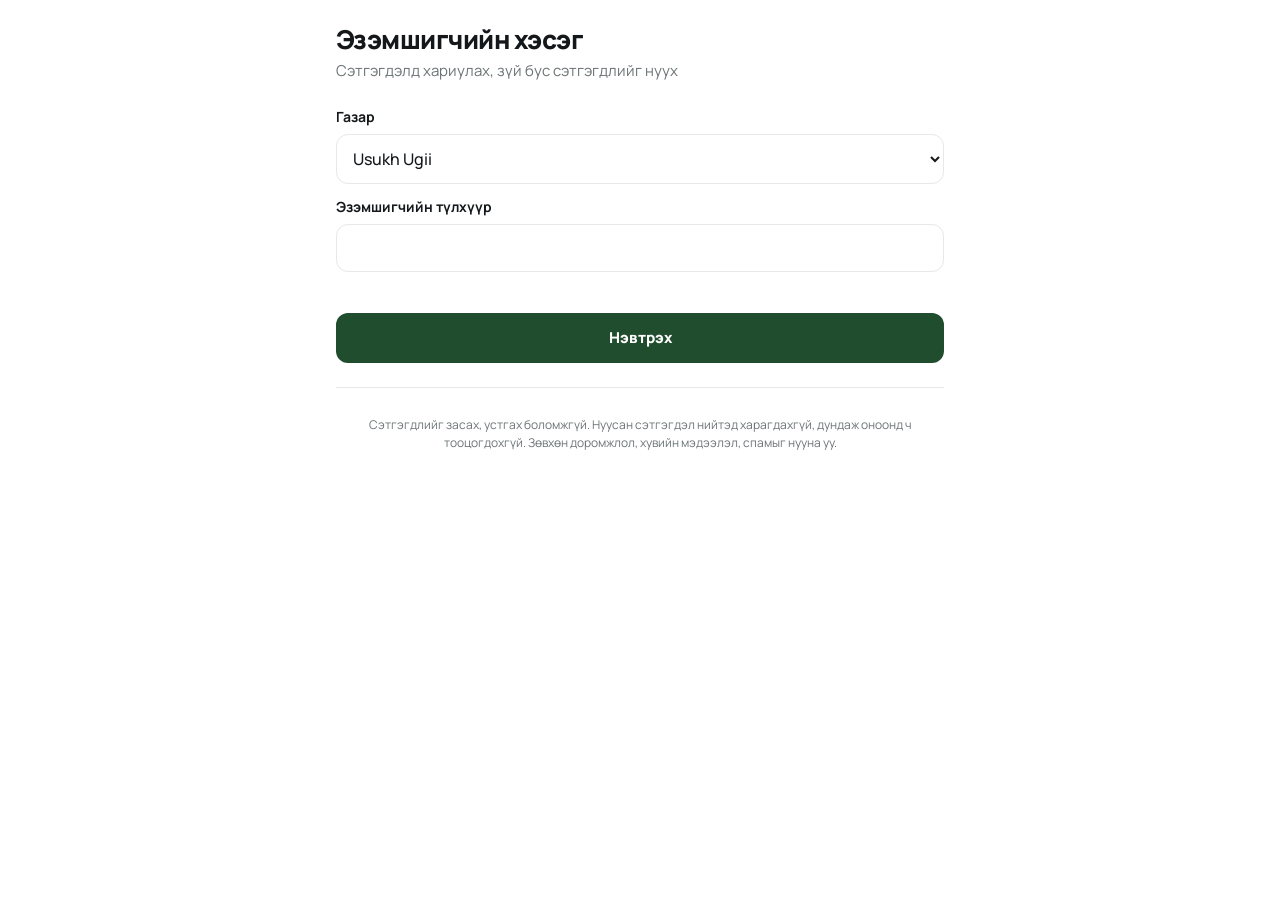
==== admin/index.html @ f844849f "Үнэлэмж: Usukh Ugii review page, owner page, Supabase schema and keep-alive Co-Authored-By: Claude O" ====
<!doctype html>
<html lang="mn">
<head>
<meta charset="utf-8">
<meta name="viewport" content="width=device-width,initial-scale=1,viewport-fit=cover">
<meta name="robots" content="noindex">
<title>Эзэмшигчийн хэсэг · Үнэлэмж</title>
<link rel="preconnect" href="https://fonts.googleapis.com">
<link href="https://fonts.googleapis.com/css2?family=Manrope:wght@500;600;700;800&display=swap" rel="stylesheet">
<link rel="stylesheet" href="../assets/ue.css">
</head>
<body>
<main class="wrap" style="padding-top:24px">
  <h1 style="font-size:26px;font-weight:800">Эзэмшигчийн хэсэг</h1>
  <p class="mute" style="margin-top:4px">Сэтгэгдэлд хариулах, зүй бус сэтгэгдлийг нуух</p>

  <form id="login" class="blk" style="display:grid;gap:12px">
    <label class="f">Газар<select class="inp" id="place"></select></label>
    <label class="f">Эзэмшигчийн түлхүүр<input class="inp" id="key" type="password" autocomplete="current-password" required></label>
    <p class="err" id="lerr" role="alert"></p>
    <button class="btn" type="submit">Нэвтрэх</button>
  </form>

  <section id="panel" hidden>
    <div class="blk" style="display:flex;justify-content:space-between;align-items:center;gap:12px">
      <span id="stat" class="mute" style="font-weight:600"></span>
      <button class="btn ghost" id="out" style="width:auto;min-height:40px;padding:8px 14px">Гарах</button>
    </div>
    <div id="list" style="display:grid;gap:12px;margin-top:16px"></div>
  </section>
  <p class="note">Сэтгэгдлийг засах, устгах боломжгүй. Нуусан сэтгэгдэл нийтэд харагдахгүй, дундаж оноонд ч тооцогдохгүй. Зөвхөн доромжлол, хувийн мэдээлэл, спамыг нууна уу.</p>
</main>
<div class="toast" id="toast" role="status"></div>
<script src="../assets/config.js"></script>
<script src="../assets/api.js"></script>
<script>
(() => {
  const $ = id => document.getElementById(id), { esc, date } = UE;
  let slug = "", key = "", rows = [];
  let tT; const toast = m => { const t = $("toast"); t.textContent = m; t.classList.add("on"); clearTimeout(tT); tT = setTimeout(() => t.classList.remove("on"), 2200); };
  $("place").innerHTML = Object.entries(window.UE_PLACES || {}).map(([s, p]) => `<option value="${esc(s)}">${esc(p.name)}</option>`).join("");

  function render() {
    const vis = rows.filter(r => !r.hidden).length, unreplied = rows.filter(r => !r.reply && !r.hidden).length;
    $("stat").textContent = `${rows.length} сэтгэгдэл · ${unreplied} хариулаагүй` + (rows.length - vis ? ` · ${rows.length - vis} нуусан` : "");
    $("list").innerHTML = rows.length ? rows.map(r => `<div class="card${r.hidden ? " hid" : ""}" data-id="${r.id}">
      <div class="rh"><span class="w">${esc(r.author || "Зочин")}<small>${date(r.created_at)}${r.hidden ? " · нуусан" : ""}</small></span><span class="st">${"★".repeat(r.rating)}${"☆".repeat(5 - r.rating)}</span></div>
      ${r.body ? `<p style="white-space:pre-line;overflow-wrap:anywhere">${esc(r.body)}</p>` : ""}
      ${r.tags && r.tags.length ? `<div class="tags">${r.tags.map(t => `<span class="tg">${esc(t)}</span>`).join("")}</div>` : ""}
      <label class="f">Таны хариу<textarea class="inp" maxlength="1000" style="min-height:80px" placeholder="Зочинд баярлалаа гэх, асуудлыг хэрхэн засахаа хэлэх…">${esc(r.reply || "")}</textarea></label>
      <div class="row2"><button class="btn" data-act="reply">Хариу хадгалах</button><button class="btn ghost" data-act="hide">${r.hidden ? "Буцааж харуулах" : "Нуух"}</button></div>
    </div>`).join("") : `<p class="empty">Одоогоор сэтгэгдэл алга.</p>`;
  }
  async function load() { rows = await UE.rpc("ue_owner_reviews", { p_place: slug, p_key: key }); render(); }

  $("login").onsubmit = async e => {
    e.preventDefault(); $("lerr").textContent = "";
    if (!UE.ready) return $("lerr").textContent = "Сервер хараахан холбогдоогүй байна.";
    slug = $("place").value; key = $("key").value;
    try { await load(); $("login").hidden = true; $("panel").hidden = false; }
    catch (err) { $("lerr").textContent = err.code === "owner" ? "Түлхүүр буруу байна." : "Холбогдож чадсангүй. Дахин оролдоно уу."; }
  };
  $("out").onclick = () => { key = ""; rows = []; $("key").value = ""; $("panel").hidden = true; $("login").hidden = false; };
  $("list").addEventListener("click", async e => {
    const b = e.target.closest("[data-act]"); if (!b) return;
    const card = b.closest("[data-id]"), id = +card.dataset.id, r = rows.find(x => x.id === id);
    b.disabled = true;
    try {
      if (b.dataset.act === "reply") { await UE.rpc("ue_owner_reply", { p_place: slug, p_key: key, p_id: id, p_reply: card.querySelector("textarea").value }); toast("Хариу хадгалагдлаа"); }
      else { await UE.rpc("ue_owner_hide", { p_place: slug, p_key: key, p_id: id, p_hidden: !r.hidden }); toast(r.hidden ? "Буцааж харуулсан" : "Нуусан"); }
      await load();
    } catch (err) { toast("Хадгалж чадсангүй"); b.disabled = false; }
  });
})();
</script>
</body>
</html>
---- assets/ue.css ----
/* Үнэлэмж · shared styles. White ground, GRIT green brand, amber stars. */
:root{
  --bg:#ffffff; --soft:#f3f4f0; --ink:#14181a; --text:#30363a; --mute:#6c7476; --line:#e7e9e4;
  --brand:#1f4d2e; --brand-ink:#ffffff; --brand-s:#e4efe5;
  --star:#f0a10f; --up:#1f8a4c; --down:#c2570f; --err:#b3261e;
  --font:"Manrope",system-ui,-apple-system,"Segoe UI",sans-serif; --r:16px;
  color-scheme:light;
}
@media (prefers-color-scheme:dark){:root{
  --bg:#0f1311; --soft:#1a1f1c; --ink:#eef0ec; --text:#d0d5d0; --mute:#929a95; --line:#272e2a;
  --brand:#8cc79a; --brand-ink:#0f1311; --brand-s:#1d3123; --star:#ffb933; --up:#6fd39a; --down:#f19a5c; --err:#ff8a80; color-scheme:dark}}
*{box-sizing:border-box;min-width:0}
html,body{margin:0}
body{background:var(--bg);color:var(--ink);font:15px/1.55 var(--font);-webkit-font-smoothing:antialiased;overflow-x:clip}
button{font:inherit;color:inherit;background:none;border:0;padding:0;cursor:pointer}
:focus-visible{outline:2px solid var(--brand);outline-offset:2px;border-radius:8px}
h1,h2,h3{margin:0;line-height:1.2;letter-spacing:-.02em;text-wrap:balance}
p{margin:0}
[hidden]{display:none!important}
.wrap{max-width:640px;margin:0 auto;padding:0 16px 48px}
.mute{color:var(--mute)}
.st{color:var(--star)}
.num{font-variant-numeric:tabular-nums}

/* gallery */
.gal{display:flex;gap:6px;overflow-x:auto;scroll-snap-type:x mandatory;margin:0 -16px;padding:0 16px;scrollbar-width:none}
.gal img{flex:none;width:86%;aspect-ratio:4/3;object-fit:cover;border-radius:var(--r);scroll-snap-align:center;max-width:100%;background:var(--soft)}
.gal.one img{width:100%}
.nophoto{aspect-ratio:16/9;border-radius:var(--r);background:linear-gradient(160deg,#c6dcf2,#eef5fc 60%,#cfe1c8);display:grid;place-items:center;color:#1d3d63;font-weight:700;text-align:center;padding:16px}

.head{padding-top:18px}
.head h1{font-size:28px;font-weight:800}
.sub{margin-top:4px;color:var(--mute);font-weight:600}
.about{margin-top:12px;color:var(--text)}
.facts{display:flex;flex-wrap:wrap;gap:8px;margin-top:12px}
.fact{display:inline-flex;align-items:center;gap:6px;border:1px solid var(--line);border-radius:999px;padding:5px 12px;font-size:14px;font-weight:600}

.btn{display:flex;align-items:center;justify-content:center;gap:8px;width:100%;border-radius:12px;padding:13px 16px;min-height:50px;font:800 15px var(--font);background:var(--brand);color:var(--brand-ink)}
.btn.ghost{background:transparent;color:var(--ink);border:1px solid var(--line)}
.btn:disabled{opacity:.5;cursor:not-allowed}
.cta{margin-top:18px}

.blk{padding:24px 0;border-bottom:1px solid var(--line)}
.blk:last-child{border-bottom:0}
.blk h2{font-size:19px;font-weight:800;margin-bottom:14px}
.sum{display:grid;grid-template-columns:auto 1fr;gap:20px;align-items:center}
.big{text-align:center}
.big b{display:block;font-size:44px;font-weight:800;line-height:1}
.big small{color:var(--mute);font-weight:600}
.dist{display:grid;gap:5px}
.dr{display:grid;grid-template-columns:1.2em 1fr 2.4em;gap:8px;align-items:center;font-size:13px;font-weight:600;color:var(--mute)}
.bar{height:8px;background:var(--soft);border-radius:99px;overflow:hidden}
.bar i{display:block;height:100%;background:var(--star);border-radius:99px}
.crit{display:grid;gap:10px;margin-top:18px}
.cr{display:grid;grid-template-columns:7em 1fr 2.4em;gap:12px;align-items:center;font-size:14px;font-weight:600}
.cr em{font-style:normal;font-weight:800;text-align:right}
.tags{display:flex;flex-wrap:wrap;gap:8px}
.tg{display:inline-flex;gap:6px;align-items:center;border-radius:10px;padding:6px 10px;font-size:14px;font-weight:600;background:var(--brand-s);color:var(--brand)}
.tg.neg{background:color-mix(in srgb,var(--down) 14%,var(--bg));color:var(--down)}

.rev{padding:16px 0;border-bottom:1px solid var(--line);display:grid;gap:8px}
.rev:last-child{border-bottom:0}
.rh{display:flex;align-items:center;gap:10px}
.av{width:36px;height:36px;border-radius:50%;background:var(--soft);display:grid;place-items:center;font-weight:800;flex:none}
.rh .w{flex:1;font-weight:700;font-size:14px;line-height:1.3}
.rh .w small{display:block;color:var(--mute);font-weight:500;font-size:12px}
.rev p{color:var(--text);white-space:pre-line;overflow-wrap:anywhere}
.reply{padding:10px 12px;border-radius:12px;background:var(--soft);font-size:14px;white-space:pre-line}
.reply b{display:block;font-size:12px;color:var(--mute)}
.empty{text-align:center;color:var(--mute);padding:24px 8px}
.note{font-size:12px;color:var(--mute);text-align:center;margin-top:28px}
.note a{color:inherit}

/* review form (sheet) */
.sheet{position:fixed;inset:0;z-index:20;background:var(--bg);overflow-y:auto}
.sheet .in{max-width:640px;margin:0 auto;min-height:100%;display:flex;flex-direction:column;gap:16px;padding:12px 16px calc(20px + env(safe-area-inset-bottom,0px))}
.fhead{display:flex;align-items:center;gap:12px}
.x{font-size:28px;color:var(--mute);width:40px;height:40px;flex:none}
.prog{flex:1;height:8px;background:var(--soft);border-radius:99px;overflow:hidden}
.prog i{display:block;height:100%;background:var(--brand);border-radius:99px;transition:width .3s}
.q{flex:1;display:grid;align-content:start;gap:18px;padding-top:8px}
.q h2{font-size:26px;font-weight:800}
.bs{display:grid;grid-template-columns:repeat(5,minmax(0,1fr));gap:8px}
.bs button{aspect-ratio:1;border:1.5px solid var(--line);border-radius:14px;font-size:30px;color:var(--line)}
.bs button.on{color:var(--star);border-color:var(--star);background:color-mix(in srgb,var(--star) 12%,var(--bg))}
.mood{text-align:center;font-weight:800;font-size:18px;min-height:26px}
.mini{display:grid;gap:8px;padding:14px 0;border-bottom:1px solid var(--line)}
.mini b{font-weight:700}
.mini .s{display:grid;grid-template-columns:repeat(5,minmax(0,1fr));gap:6px}
.mini .s button{border:1.5px solid var(--line);border-radius:10px;min-height:42px;font-size:20px;color:var(--line)}
.mini .s button.on{color:var(--star);border-color:var(--star)}
.pick{display:flex;flex-wrap:wrap;gap:8px}
.pick button{border:1.5px solid var(--line);border-radius:999px;padding:8px 14px;font-weight:700;min-height:42px}
.pick button.on{background:var(--brand-s);border-color:var(--brand);color:var(--brand)}
.pick button.neg.on{background:color-mix(in srgb,var(--down) 14%,var(--bg));border-color:var(--down);color:var(--down)}
.pl{font-size:12px;font-weight:800;letter-spacing:.06em;text-transform:uppercase;color:var(--mute)}
label.f{display:grid;gap:6px;font-weight:700;font-size:14px}
.inp{font:500 16px var(--font);border:1.5px solid var(--line);background:var(--bg);color:var(--ink);border-radius:12px;padding:12px;width:100%}
.inp:focus{border-color:var(--brand);outline:none}
textarea.inp{min-height:140px;resize:vertical}
.hint{font-size:13px;color:var(--mute);font-weight:600}
.err{color:var(--err);font-weight:700;font-size:14px;min-height:1.2em}
.hp{position:absolute;left:-9999px;width:1px;height:1px;overflow:hidden}
.done{display:grid;gap:12px;justify-items:center;text-align:center;padding-top:48px}
.done .ok{width:88px;height:88px;border-radius:50%;background:var(--brand);color:var(--brand-ink);display:grid;place-items:center;font-size:40px;font-weight:800}
.toast{position:fixed;left:50%;bottom:calc(20px + env(safe-area-inset-bottom,0px));transform:translateX(-50%);background:var(--ink);color:var(--bg);padding:10px 16px;border-radius:12px;font-weight:700;font-size:14px;z-index:30;opacity:0;transition:opacity .2s;pointer-events:none}
.toast.on{opacity:1}

/* owner page */
.card{border:1px solid var(--line);border-radius:var(--r);padding:14px;display:grid;gap:8px}
.card.hid{opacity:.55}
.row2{display:flex;gap:8px;flex-wrap:wrap}
.row2 .btn{width:auto;min-height:40px;padding:8px 14px;font-size:14px}
@media (prefers-reduced-motion:reduce){*{transition:none!important}}
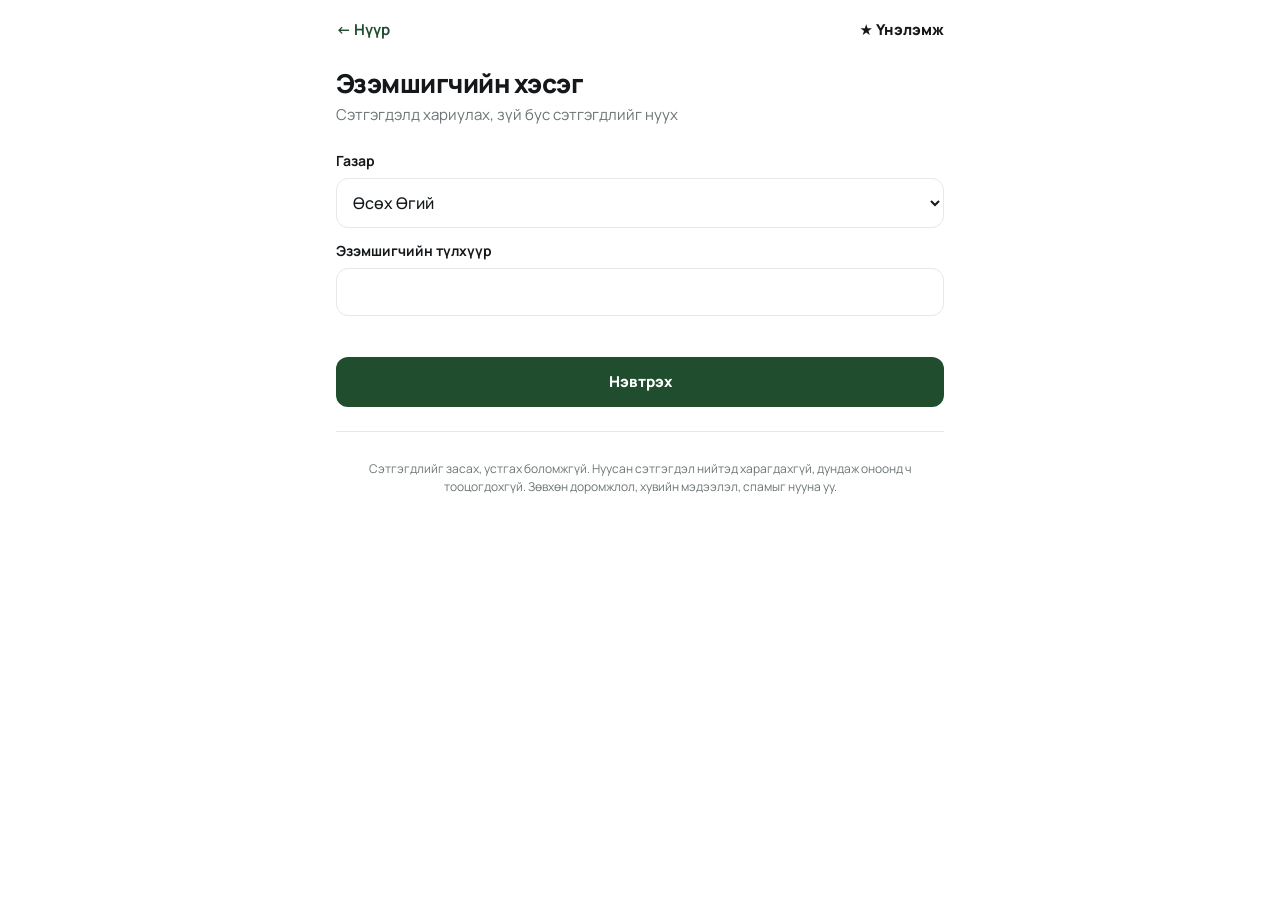
==== commit 0496239c: "Home link on every page, home page with place cards, refresh cached files Co-Authored-By: Claude Opu" ====
--- a/admin/index.html
+++ b/admin/index.html
@@ -7,10 +7,11 @@
 <title>Эзэмшигчийн хэсэг · Үнэлэмж</title>
 <link rel="preconnect" href="https://fonts.googleapis.com">
 <link href="https://fonts.googleapis.com/css2?family=Manrope:wght@500;600;700;800&display=swap" rel="stylesheet">
-<link rel="stylesheet" href="../assets/ue.css">
+<link rel="stylesheet" href="../assets/ue.css?v=4">
 </head>
 <body>
-<main class="wrap" style="padding-top:24px">
+<header class="topbar"><a class="home" href="../">← Нүүр</a><a class="brand" href="../">★ Үнэлэмж</a></header>
+<main class="wrap" style="padding-top:8px">
   <h1 style="font-size:26px;font-weight:800">Эзэмшигчийн хэсэг</h1>
   <p class="mute" style="margin-top:4px">Сэтгэгдэлд хариулах, зүй бус сэтгэгдлийг нуух</p>
 
@@ -31,8 +32,8 @@
   <p class="note">Сэтгэгдлийг засах, устгах боломжгүй. Нуусан сэтгэгдэл нийтэд харагдахгүй, дундаж оноонд ч тооцогдохгүй. Зөвхөн доромжлол, хувийн мэдээлэл, спамыг нууна уу.</p>
 </main>
 <div class="toast" id="toast" role="status"></div>
-<script src="../assets/config.js"></script>
-<script src="../assets/api.js"></script>
+<script src="../assets/config.js?v=4"></script>
+<script src="../assets/api.js?v=4"></script>
 <script>
 (() => {
   const $ = id => document.getElementById(id), { esc, date } = UE;
--- a/assets/ue.css
+++ b/assets/ue.css
@@ -112,3 +112,16 @@
 .row2{display:flex;gap:8px;flex-wrap:wrap}
 .row2 .btn{width:auto;min-height:40px;padding:8px 14px;font-size:14px}
 @media (prefers-reduced-motion:reduce){*{transition:none!important}}
+
+/* top bar */
+.topbar{position:sticky;top:0;z-index:10;display:flex;justify-content:space-between;align-items:center;gap:12px;max-width:640px;margin:0 auto;padding:10px 16px;padding-top:calc(10px + env(safe-area-inset-top,0px));background:color-mix(in srgb,var(--bg) 92%,transparent);backdrop-filter:blur(10px)}
+.topbar a{color:var(--ink);text-decoration:none;font-weight:700;font-size:15px;min-height:40px;display:inline-flex;align-items:center}
+.topbar .home{color:var(--brand)}
+.topbar .brand{font-weight:800}
+
+/* home cards */
+.pcard{display:grid;gap:10px;text-decoration:none;color:inherit}
+.pcard img,.pcard .nophoto{width:100%;aspect-ratio:4/3;object-fit:cover;border-radius:var(--r);max-width:100%}
+.pcard b{font-size:18px;font-weight:800}
+.pcard .ln{display:flex;flex-wrap:wrap;gap:0 6px;color:var(--mute);font-weight:600;font-size:14px}
+.pcard .ln .r{color:var(--ink);font-weight:800}
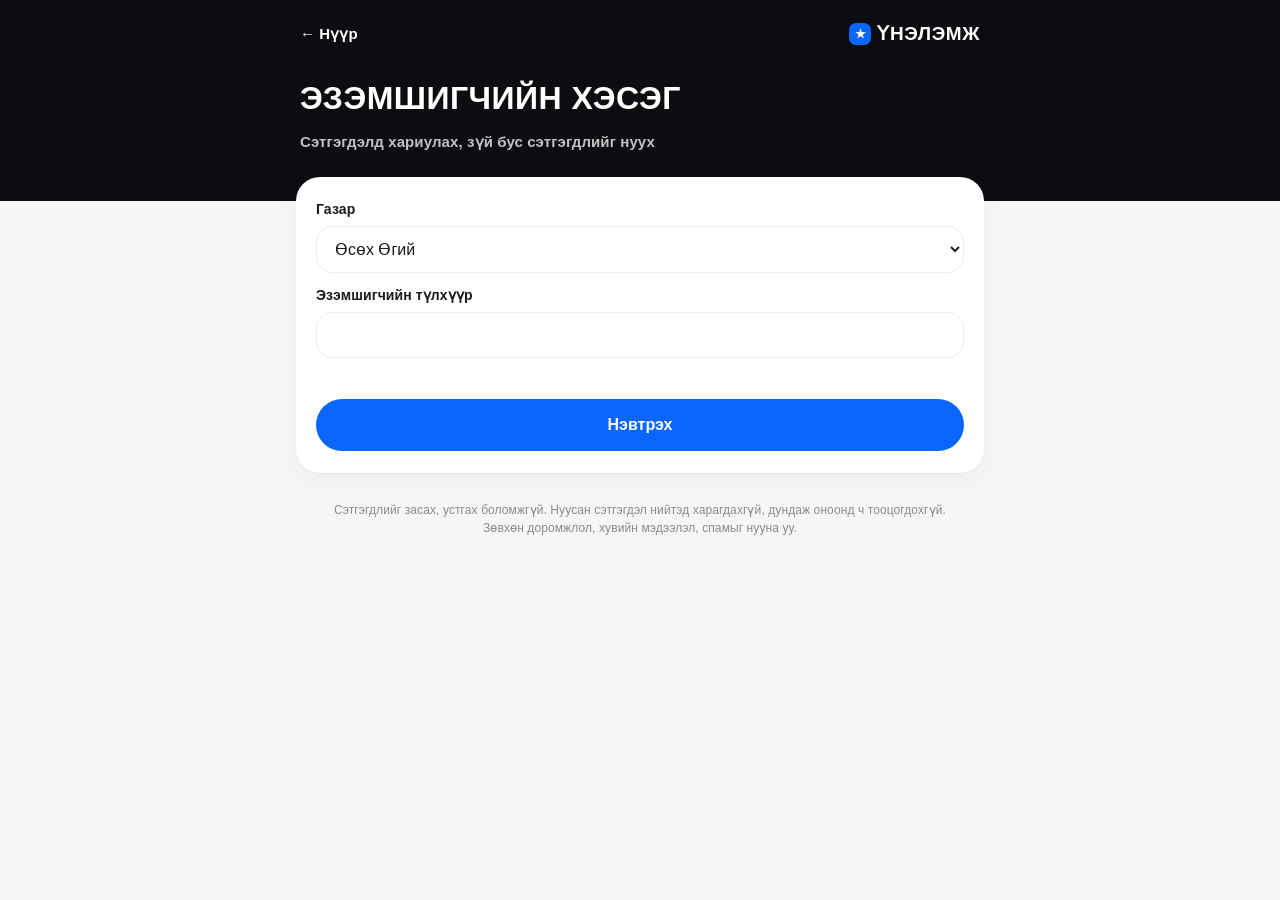
==== commit da18327f: "New look: blurred photo hero, heavy titles, white rounded cards, recent reviews on the home page Co-" ====
--- a/admin/index.html
+++ b/admin/index.html
@@ -5,17 +5,14 @@
 <meta name="viewport" content="width=device-width,initial-scale=1,viewport-fit=cover">
 <meta name="robots" content="noindex">
 <title>Эзэмшигчийн хэсэг · Үнэлэмж</title>
-<link rel="preconnect" href="https://fonts.googleapis.com">
-<link href="https://fonts.googleapis.com/css2?family=Manrope:wght@500;600;700;800&display=swap" rel="stylesheet">
-<link rel="stylesheet" href="../assets/ue.css?v=4">
+<link rel="stylesheet" href="../assets/ue.css?v=5">
 </head>
 <body>
-<header class="topbar"><a class="home" href="../">← Нүүр</a><a class="brand" href="../">★ Үнэлэмж</a></header>
-<main class="wrap" style="padding-top:8px">
-  <h1 style="font-size:26px;font-weight:800">Эзэмшигчийн хэсэг</h1>
-  <p class="mute" style="margin-top:4px">Сэтгэгдэлд хариулах, зүй бус сэтгэгдлийг нуух</p>
+<header class="hero" style="padding-bottom:48px"><nav class="topbar"><a href="../">← Нүүр</a><a class="logo" href="../"><i>★</i>Үнэлэмж</a></nav>
+<div class="hero-in" style="padding-top:12px"><h1 style="font-size:32px">Эзэмшигчийн хэсэг</h1><p class="sub">Сэтгэгдэлд хариулах, зүй бус сэтгэгдлийг нуух</p></div></header>
+<main class="page">
 
-  <form id="login" class="blk" style="display:grid;gap:12px">
+  <form id="login" class="card" style="display:grid;gap:12px">
     <label class="f">Газар<select class="inp" id="place"></select></label>
     <label class="f">Эзэмшигчийн түлхүүр<input class="inp" id="key" type="password" autocomplete="current-password" required></label>
     <p class="err" id="lerr" role="alert"></p>
@@ -23,7 +20,7 @@
   </form>
 
   <section id="panel" hidden>
-    <div class="blk" style="display:flex;justify-content:space-between;align-items:center;gap:12px">
+    <div class="card" style="display:flex;justify-content:space-between;align-items:center;gap:12px">
       <span id="stat" class="mute" style="font-weight:600"></span>
       <button class="btn ghost" id="out" style="width:auto;min-height:40px;padding:8px 14px">Гарах</button>
     </div>
@@ -32,8 +29,8 @@
   <p class="note">Сэтгэгдлийг засах, устгах боломжгүй. Нуусан сэтгэгдэл нийтэд харагдахгүй, дундаж оноонд ч тооцогдохгүй. Зөвхөн доромжлол, хувийн мэдээлэл, спамыг нууна уу.</p>
 </main>
 <div class="toast" id="toast" role="status"></div>
-<script src="../assets/config.js?v=4"></script>
-<script src="../assets/api.js?v=4"></script>
+<script src="../assets/config.js?v=5"></script>
+<script src="../assets/api.js?v=5"></script>
 <script>
 (() => {
   const $ = id => document.getElementById(id), { esc, date } = UE;
@@ -45,7 +42,7 @@
     const vis = rows.filter(r => !r.hidden).length, unreplied = rows.filter(r => !r.reply && !r.hidden).length;
     $("stat").textContent = `${rows.length} сэтгэгдэл · ${unreplied} хариулаагүй` + (rows.length - vis ? ` · ${rows.length - vis} нуусан` : "");
     $("list").innerHTML = rows.length ? rows.map(r => `<div class="card${r.hidden ? " hid" : ""}" data-id="${r.id}">
-      <div class="rh"><span class="w">${esc(r.author || "Зочин")}<small>${date(r.created_at)}${r.hidden ? " · нуусан" : ""}</small></span><span class="st">${"★".repeat(r.rating)}${"☆".repeat(5 - r.rating)}</span></div>
+      <div class="who" style="padding:0"><span style="flex:1"><b>${esc(r.author || "Зочин")}</b><small>${date(r.created_at)}${r.hidden ? " · нуусан" : ""}</small></span><span class="st">${"★".repeat(r.rating)}${"☆".repeat(5 - r.rating)}</span></div>
       ${r.body ? `<p style="white-space:pre-line;overflow-wrap:anywhere">${esc(r.body)}</p>` : ""}
       ${r.tags && r.tags.length ? `<div class="tags">${r.tags.map(t => `<span class="tg">${esc(t)}</span>`).join("")}</div>` : ""}
       <label class="f">Таны хариу<textarea class="inp" maxlength="1000" style="min-height:80px" placeholder="Зочинд баярлалаа гэх, асуудлыг хэрхэн засахаа хэлэх…">${esc(r.reply || "")}</textarea></label>
--- a/assets/ue.css
+++ b/assets/ue.css
@@ -1,127 +1,147 @@
-/* Үнэлэмж · shared styles. White ground, GRIT green brand, amber stars. */
+/* Үнэлэмж · shared styles
+   Dark photo hero on top, then a light page of white rounded cards.
+   Titles are heavy; one vivid blue marks categories and links; stars stay amber. */
 :root{
-  --bg:#ffffff; --soft:#f3f4f0; --ink:#14181a; --text:#30363a; --mute:#6c7476; --line:#e7e9e4;
-  --brand:#1f4d2e; --brand-ink:#ffffff; --brand-s:#e4efe5;
-  --star:#f0a10f; --up:#1f8a4c; --down:#c2570f; --err:#b3261e;
-  --font:"Manrope",system-ui,-apple-system,"Segoe UI",sans-serif; --r:16px;
-  color-scheme:light;
+  --bg:#f6f6f4; --card:#ffffff; --ink:#1a1a1a; --text:#3a3a3a; --mute:#8a8a8a; --line:#ececea;
+  --accent:#0a66ff; --accent-s:#e8f0ff; --star:#f2a20c; --up:#14894a; --down:#c4560e; --err:#c62828;
+  --hero:#0b0d10; --hero-ink:#ffffff;
+  --font:-apple-system,BlinkMacSystemFont,"SF Pro Display","Inter","Segoe UI",Helvetica,Arial,sans-serif;
+  --r:24px; color-scheme:light;
 }
 @media (prefers-color-scheme:dark){:root{
-  --bg:#0f1311; --soft:#1a1f1c; --ink:#eef0ec; --text:#d0d5d0; --mute:#929a95; --line:#272e2a;
-  --brand:#8cc79a; --brand-ink:#0f1311; --brand-s:#1d3123; --star:#ffb933; --up:#6fd39a; --down:#f19a5c; --err:#ff8a80; color-scheme:dark}}
+  --bg:#0e0f11; --card:#1a1b1f; --ink:#f2f2f2; --text:#d4d4d4; --mute:#8f8f95; --line:#2a2b30;
+  --accent:#4d8dff; --accent-s:#1a2740; --star:#ffb72e; --up:#4fd18b; --down:#f0995a; --err:#ff7a70; color-scheme:dark}}
 *{box-sizing:border-box;min-width:0}
 html,body{margin:0}
-body{background:var(--bg);color:var(--ink);font:15px/1.55 var(--font);-webkit-font-smoothing:antialiased;overflow-x:clip}
+body{background:var(--bg);color:var(--ink);font:16px/1.5 var(--font);letter-spacing:.1px;-webkit-font-smoothing:antialiased;overflow-x:clip}
 button{font:inherit;color:inherit;background:none;border:0;padding:0;cursor:pointer}
-:focus-visible{outline:2px solid var(--brand);outline-offset:2px;border-radius:8px}
-h1,h2,h3{margin:0;line-height:1.2;letter-spacing:-.02em;text-wrap:balance}
+a{color:inherit}
+:focus-visible{outline:2px solid var(--accent);outline-offset:2px;border-radius:8px}
+h1,h2,h3{margin:0;line-height:1.15;text-wrap:balance}
 p{margin:0}
 [hidden]{display:none!important}
-.wrap{max-width:640px;margin:0 auto;padding:0 16px 48px}
 .mute{color:var(--mute)}
 .st{color:var(--star)}
 .num{font-variant-numeric:tabular-nums}
 
+/* ---------- hero ---------- */
+.hero{position:relative;background:var(--hero);color:var(--hero-ink);overflow:hidden;padding-bottom:56px}
+.hero-bg{position:absolute;inset:-40px;background:var(--hero) center/cover no-repeat;filter:blur(22px) brightness(.62) saturate(1.25);transform:scale(1.1)}
+.hero::after{content:"";position:absolute;inset:auto 0 0;height:30%;background:linear-gradient(transparent,var(--hero))}
+.hero>:not(.hero-bg){position:relative;z-index:1}
+.topbar{display:flex;justify-content:space-between;align-items:center;gap:12px;max-width:720px;margin:0 auto;padding:14px 20px;padding-top:calc(14px + env(safe-area-inset-top,0px))}
+.topbar a{text-decoration:none;font-weight:700;font-size:15px;min-height:40px;display:inline-flex;align-items:center;gap:6px}
+.logo{font-weight:900!important;font-size:19px!important;letter-spacing:.6px;text-transform:uppercase}
+.logo i{width:22px;height:22px;border-radius:7px;background:var(--accent);display:grid;place-items:center;font-style:normal;font-size:12px;color:#fff}
+.hero-in{max-width:720px;margin:0 auto;padding:36px 20px 0;display:grid;gap:14px}
+.label{font-size:13px;font-weight:800;letter-spacing:.8px;text-transform:uppercase;color:var(--accent)}
+.hero .label{color:#7fb0ff}
+.hero h1{font-size:clamp(34px,9vw,52px);font-weight:900;letter-spacing:.5px;text-transform:uppercase}
+.hero .sub{font-size:15px;font-weight:600;color:rgba(255,255,255,.75)}
+.chips{display:flex;flex-wrap:wrap;gap:8px}
+.chip{display:inline-flex;align-items:center;gap:6px;border-radius:999px;padding:6px 12px;font-size:14px;font-weight:700;background:rgba(255,255,255,.12);color:#fff;backdrop-filter:blur(6px)}
+.chip .st{color:#ffc24d}
+.hero .btn{margin-top:6px;max-width:360px}
+
+/* ---------- body ---------- */
+.page{max-width:720px;margin:-24px auto 0;padding:0 16px 56px;position:relative;z-index:2;display:grid;gap:20px}
+.card{background:var(--card);border-radius:var(--r);padding:22px 20px;box-shadow:0 1px 2px rgba(0,0,0,.04),0 8px 24px rgba(0,0,0,.04)}
+.card h2{font-size:20px;font-weight:800;margin-bottom:16px}
+.sec-t{font-size:20px;font-weight:800;padding:12px 4px 0}
+
+.btn{display:flex;align-items:center;justify-content:center;gap:8px;width:100%;border-radius:999px;padding:14px 22px;min-height:52px;font:800 16px var(--font);background:var(--accent);color:#fff;text-decoration:none}
+.btn.ghost{background:transparent;color:var(--ink);border:1.5px solid var(--line)}
+.btn:disabled{opacity:.5;cursor:not-allowed}
+
 /* gallery */
-.gal{display:flex;gap:6px;overflow-x:auto;scroll-snap-type:x mandatory;margin:0 -16px;padding:0 16px;scrollbar-width:none}
-.gal img{flex:none;width:86%;aspect-ratio:4/3;object-fit:cover;border-radius:var(--r);scroll-snap-align:center;max-width:100%;background:var(--soft)}
+.gal{display:flex;gap:10px;overflow-x:auto;scroll-snap-type:x mandatory;margin:0 -16px;padding:0 16px 4px;scrollbar-width:none}
+.gal::-webkit-scrollbar{display:none}
+.gal img{flex:none;width:84%;aspect-ratio:4/3;object-fit:cover;border-radius:var(--r);scroll-snap-align:center;max-width:100%;background:var(--card)}
 .gal.one img{width:100%}
-.nophoto{aspect-ratio:16/9;border-radius:var(--r);background:linear-gradient(160deg,#c6dcf2,#eef5fc 60%,#cfe1c8);display:grid;place-items:center;color:#1d3d63;font-weight:700;text-align:center;padding:16px}
+.about{color:var(--text);font-size:16px}
 
-.head{padding-top:18px}
-.head h1{font-size:28px;font-weight:800}
-.sub{margin-top:4px;color:var(--mute);font-weight:600}
-.about{margin-top:12px;color:var(--text)}
-.facts{display:flex;flex-wrap:wrap;gap:8px;margin-top:12px}
-.fact{display:inline-flex;align-items:center;gap:6px;border:1px solid var(--line);border-radius:999px;padding:5px 12px;font-size:14px;font-weight:600}
-
-.btn{display:flex;align-items:center;justify-content:center;gap:8px;width:100%;border-radius:12px;padding:13px 16px;min-height:50px;font:800 15px var(--font);background:var(--brand);color:var(--brand-ink)}
-.btn.ghost{background:transparent;color:var(--ink);border:1px solid var(--line)}
-.btn:disabled{opacity:.5;cursor:not-allowed}
-.cta{margin-top:18px}
-
-.blk{padding:24px 0;border-bottom:1px solid var(--line)}
-.blk:last-child{border-bottom:0}
-.blk h2{font-size:19px;font-weight:800;margin-bottom:14px}
-.sum{display:grid;grid-template-columns:auto 1fr;gap:20px;align-items:center}
+/* rating summary */
+.sum{display:grid;grid-template-columns:auto 1fr;gap:22px;align-items:center}
 .big{text-align:center}
-.big b{display:block;font-size:44px;font-weight:800;line-height:1}
-.big small{color:var(--mute);font-weight:600}
-.dist{display:grid;gap:5px}
-.dr{display:grid;grid-template-columns:1.2em 1fr 2.4em;gap:8px;align-items:center;font-size:13px;font-weight:600;color:var(--mute)}
-.bar{height:8px;background:var(--soft);border-radius:99px;overflow:hidden}
+.big b{display:block;font-size:52px;font-weight:900;line-height:1}
+.big small{color:var(--mute);font-weight:600;font-size:13px}
+.dist{display:grid;gap:6px}
+.dr{display:grid;grid-template-columns:1.2em 1fr 2.4em;gap:8px;align-items:center;font-size:13px;font-weight:700;color:var(--mute)}
+.bar{height:8px;background:var(--bg);border-radius:99px;overflow:hidden}
 .bar i{display:block;height:100%;background:var(--star);border-radius:99px}
-.crit{display:grid;gap:10px;margin-top:18px}
-.cr{display:grid;grid-template-columns:7em 1fr 2.4em;gap:12px;align-items:center;font-size:14px;font-weight:600}
+.crit{display:grid;gap:12px;margin-top:22px;padding-top:18px;border-top:1px solid var(--line)}
+.cr{display:grid;grid-template-columns:8.2em 1fr 2.4em;gap:12px;align-items:center;font-size:14px;font-weight:700}
 .cr em{font-style:normal;font-weight:800;text-align:right}
 .tags{display:flex;flex-wrap:wrap;gap:8px}
-.tg{display:inline-flex;gap:6px;align-items:center;border-radius:10px;padding:6px 10px;font-size:14px;font-weight:600;background:var(--brand-s);color:var(--brand)}
-.tg.neg{background:color-mix(in srgb,var(--down) 14%,var(--bg));color:var(--down)}
+.tg{display:inline-flex;gap:6px;align-items:center;border-radius:999px;padding:7px 13px;font-size:14px;font-weight:700;background:var(--accent-s);color:var(--accent)}
+.tg.neg{background:color-mix(in srgb,var(--down) 13%,var(--card));color:var(--down)}
 
-.rev{padding:16px 0;border-bottom:1px solid var(--line);display:grid;gap:8px}
-.rev:last-child{border-bottom:0}
-.rh{display:flex;align-items:center;gap:10px}
-.av{width:36px;height:36px;border-radius:50%;background:var(--soft);display:grid;place-items:center;font-weight:800;flex:none}
-.rh .w{flex:1;font-weight:700;font-size:14px;line-height:1.3}
-.rh .w small{display:block;color:var(--mute);font-weight:500;font-size:12px}
-.rev p{color:var(--text);white-space:pre-line;overflow-wrap:anywhere}
-.reply{padding:10px 12px;border-radius:12px;background:var(--soft);font-size:14px;white-space:pre-line}
+/* review cards: author line above, alternating sides */
+.revs{display:grid;gap:26px}
+.rv{display:grid;gap:10px}
+.who{display:flex;align-items:center;gap:10px;padding:0 6px}
+.rv:nth-child(even) .who{flex-direction:row-reverse;text-align:right}
+.av{width:38px;height:38px;border-radius:50%;display:grid;place-items:center;font-weight:900;font-size:15px;color:#fff;background:var(--accent);flex:none}
+.who b{display:block;font-size:14px;font-weight:700}
+.who small{display:block;font-size:12px;color:var(--mute);font-weight:600}
+.rv .card{display:grid;gap:10px}
+.rv .card .stars{color:var(--star);font-size:15px;letter-spacing:1.5px}
+.rv .card p{color:var(--text);font-size:16px;white-space:pre-line;overflow-wrap:anywhere}
+.reply{padding:12px 14px;border-radius:16px;background:var(--bg);font-size:14px;white-space:pre-line}
 .reply b{display:block;font-size:12px;color:var(--mute)}
-.empty{text-align:center;color:var(--mute);padding:24px 8px}
-.note{font-size:12px;color:var(--mute);text-align:center;margin-top:28px}
-.note a{color:inherit}
+.empty{text-align:center;color:var(--mute);padding:20px 8px;font-weight:600}
+.note{font-size:12px;color:var(--mute);text-align:center;padding:8px 16px}
 
-/* review form (sheet) */
+/* home: place cards */
+.pc{display:grid;grid-template-columns:1fr auto;gap:16px;align-items:center;text-decoration:none;color:inherit}
+.dot{display:flex;align-items:center;gap:6px;font-size:13px;font-weight:800;color:var(--accent)}
+.dot::before{content:"";width:7px;height:7px;border-radius:50%;background:var(--accent)}
+.pc b{display:block;font-size:20px;font-weight:800;line-height:1.25;margin-top:6px}
+.pc .ln{margin-top:6px;font-size:14px;color:var(--mute);font-weight:600}
+.pc .ln .r{color:var(--ink);font-weight:800}
+.pc img,.pc .ph{width:96px;height:96px;border-radius:50%;object-fit:cover;background:var(--bg)}
+.feed .rv .card{grid-template-columns:1fr auto;align-items:center;text-decoration:none;color:inherit}
+.feed .rv .card img{width:64px;height:64px;border-radius:50%;object-fit:cover}
+.feed .rv .card .t{display:grid;gap:6px}
+.feed .rv .card .t p{display:-webkit-box;-webkit-line-clamp:3;-webkit-box-orient:vertical;overflow:hidden}
+
+/* ---------- review sheet ---------- */
 .sheet{position:fixed;inset:0;z-index:20;background:var(--bg);overflow-y:auto}
-.sheet .in{max-width:640px;margin:0 auto;min-height:100%;display:flex;flex-direction:column;gap:16px;padding:12px 16px calc(20px + env(safe-area-inset-bottom,0px))}
+.sheet .in{max-width:640px;margin:0 auto;min-height:100%;display:flex;flex-direction:column;gap:16px;padding:12px 16px calc(20px + env(safe-area-inset-bottom,0px));padding-top:calc(12px + env(safe-area-inset-top,0px))}
 .fhead{display:flex;align-items:center;gap:12px}
 .x{font-size:28px;color:var(--mute);width:40px;height:40px;flex:none}
-.prog{flex:1;height:8px;background:var(--soft);border-radius:99px;overflow:hidden}
-.prog i{display:block;height:100%;background:var(--brand);border-radius:99px;transition:width .3s}
+.prog{flex:1;height:6px;background:var(--line);border-radius:99px;overflow:hidden}
+.prog i{display:block;height:100%;background:var(--accent);border-radius:99px;transition:width .3s}
 .q{flex:1;display:grid;align-content:start;gap:18px;padding-top:8px}
-.q h2{font-size:26px;font-weight:800}
+.q h2{font-size:28px;font-weight:900}
 .bs{display:grid;grid-template-columns:repeat(5,minmax(0,1fr));gap:8px}
-.bs button{aspect-ratio:1;border:1.5px solid var(--line);border-radius:14px;font-size:30px;color:var(--line)}
-.bs button.on{color:var(--star);border-color:var(--star);background:color-mix(in srgb,var(--star) 12%,var(--bg))}
+.bs button{aspect-ratio:1;border-radius:18px;font-size:30px;color:var(--line);background:var(--card)}
+.bs button.on{color:var(--star);background:color-mix(in srgb,var(--star) 14%,var(--card))}
 .mood{text-align:center;font-weight:800;font-size:18px;min-height:26px}
-.mini{display:grid;gap:8px;padding:14px 0;border-bottom:1px solid var(--line)}
+.mini{display:grid;gap:8px;padding:14px 16px;border-radius:18px;background:var(--card);margin-bottom:10px}
 .mini b{font-weight:700}
 .mini .s{display:grid;grid-template-columns:repeat(5,minmax(0,1fr));gap:6px}
-.mini .s button{border:1.5px solid var(--line);border-radius:10px;min-height:42px;font-size:20px;color:var(--line)}
-.mini .s button.on{color:var(--star);border-color:var(--star)}
+.mini .s button{border-radius:10px;min-height:42px;font-size:20px;color:var(--line);background:var(--bg)}
+.mini .s button.on{color:var(--star)}
 .pick{display:flex;flex-wrap:wrap;gap:8px}
-.pick button{border:1.5px solid var(--line);border-radius:999px;padding:8px 14px;font-weight:700;min-height:42px}
-.pick button.on{background:var(--brand-s);border-color:var(--brand);color:var(--brand)}
-.pick button.neg.on{background:color-mix(in srgb,var(--down) 14%,var(--bg));border-color:var(--down);color:var(--down)}
+.pick button{border-radius:999px;padding:9px 15px;font-weight:700;min-height:42px;background:var(--card)}
+.pick button.on{background:var(--accent);color:#fff}
+.pick button.neg.on{background:var(--down);color:#fff}
 .pl{font-size:12px;font-weight:800;letter-spacing:.06em;text-transform:uppercase;color:var(--mute)}
 label.f{display:grid;gap:6px;font-weight:700;font-size:14px}
-.inp{font:500 16px var(--font);border:1.5px solid var(--line);background:var(--bg);color:var(--ink);border-radius:12px;padding:12px;width:100%}
-.inp:focus{border-color:var(--brand);outline:none}
+.inp{font:500 16px var(--font);border:1.5px solid var(--line);background:var(--card);color:var(--ink);border-radius:16px;padding:13px 14px;width:100%}
+.inp:focus{border-color:var(--accent);outline:none}
 textarea.inp{min-height:140px;resize:vertical}
 .hint{font-size:13px;color:var(--mute);font-weight:600}
 .err{color:var(--err);font-weight:700;font-size:14px;min-height:1.2em}
 .hp{position:absolute;left:-9999px;width:1px;height:1px;overflow:hidden}
 .done{display:grid;gap:12px;justify-items:center;text-align:center;padding-top:48px}
-.done .ok{width:88px;height:88px;border-radius:50%;background:var(--brand);color:var(--brand-ink);display:grid;place-items:center;font-size:40px;font-weight:800}
-.toast{position:fixed;left:50%;bottom:calc(20px + env(safe-area-inset-bottom,0px));transform:translateX(-50%);background:var(--ink);color:var(--bg);padding:10px 16px;border-radius:12px;font-weight:700;font-size:14px;z-index:30;opacity:0;transition:opacity .2s;pointer-events:none}
+.done .ok{width:92px;height:92px;border-radius:50%;background:var(--accent);color:#fff;display:grid;place-items:center;font-size:42px;font-weight:900}
+.toast{position:fixed;left:50%;bottom:calc(20px + env(safe-area-inset-bottom,0px));transform:translateX(-50%);background:var(--ink);color:var(--bg);padding:10px 16px;border-radius:999px;font-weight:700;font-size:14px;z-index:30;opacity:0;transition:opacity .2s;pointer-events:none}
 .toast.on{opacity:1}
 
 /* owner page */
-.card{border:1px solid var(--line);border-radius:var(--r);padding:14px;display:grid;gap:8px}
+.row2{display:flex;gap:8px;flex-wrap:wrap}
+.row2 .btn{width:auto;min-height:42px;padding:8px 16px;font-size:14px}
 .card.hid{opacity:.55}
-.row2{display:flex;gap:8px;flex-wrap:wrap}
-.row2 .btn{width:auto;min-height:40px;padding:8px 14px;font-size:14px}
 @media (prefers-reduced-motion:reduce){*{transition:none!important}}
-
-/* top bar */
-.topbar{position:sticky;top:0;z-index:10;display:flex;justify-content:space-between;align-items:center;gap:12px;max-width:640px;margin:0 auto;padding:10px 16px;padding-top:calc(10px + env(safe-area-inset-top,0px));background:color-mix(in srgb,var(--bg) 92%,transparent);backdrop-filter:blur(10px)}
-.topbar a{color:var(--ink);text-decoration:none;font-weight:700;font-size:15px;min-height:40px;display:inline-flex;align-items:center}
-.topbar .home{color:var(--brand)}
-.topbar .brand{font-weight:800}
-
-/* home cards */
-.pcard{display:grid;gap:10px;text-decoration:none;color:inherit}
-.pcard img,.pcard .nophoto{width:100%;aspect-ratio:4/3;object-fit:cover;border-radius:var(--r);max-width:100%}
-.pcard b{font-size:18px;font-weight:800}
-.pcard .ln{display:flex;flex-wrap:wrap;gap:0 6px;color:var(--mute);font-weight:600;font-size:14px}
-.pcard .ln .r{color:var(--ink);font-weight:800}
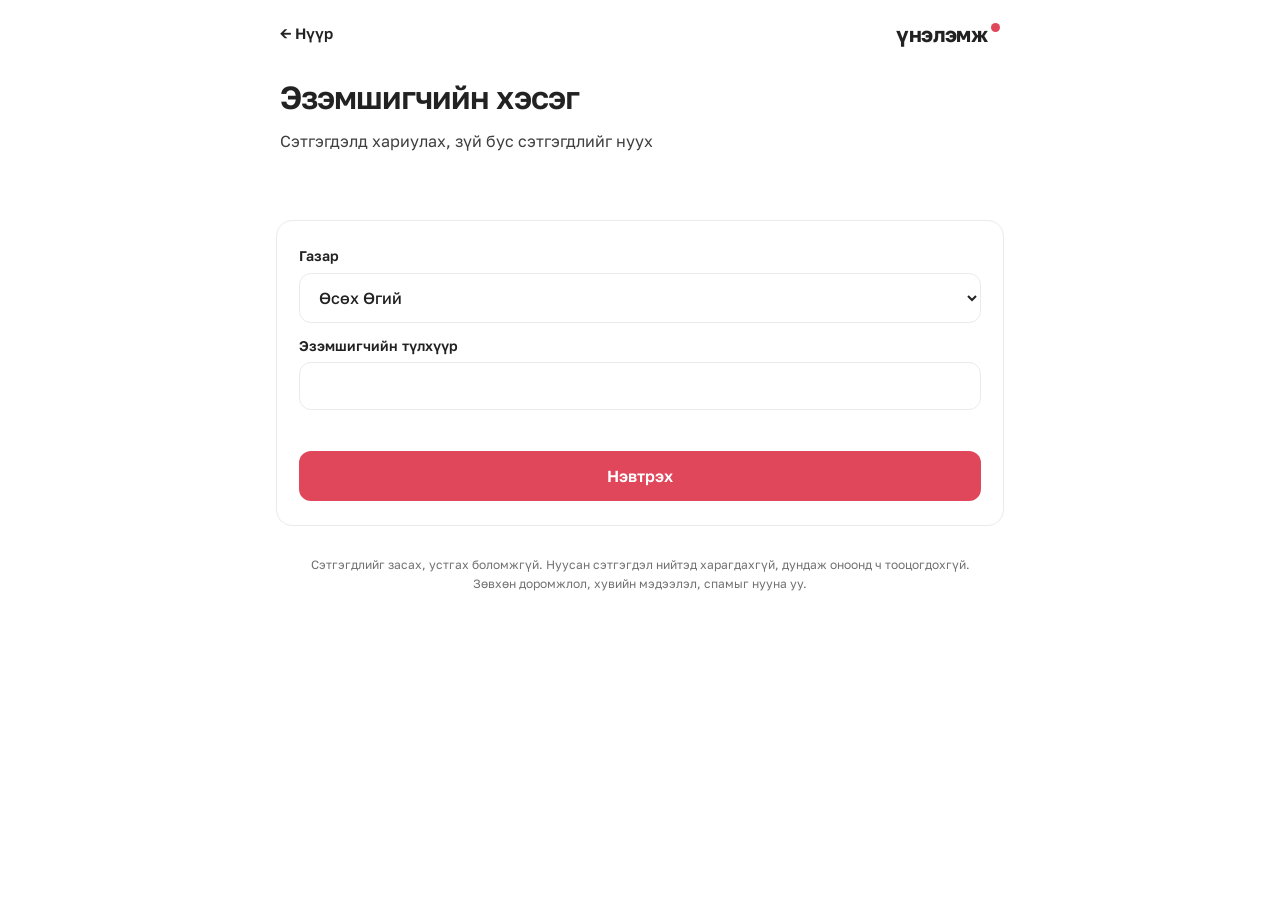
==== commit 47f3f86b: "Calm redesign: Golos Text, white canvas with one coral accent, plain wordmark and score Co-Authored-" ====
--- a/admin/index.html
+++ b/admin/index.html
@@ -5,10 +5,11 @@
 <meta name="viewport" content="width=device-width,initial-scale=1,viewport-fit=cover">
 <meta name="robots" content="noindex">
 <title>Эзэмшигчийн хэсэг · Үнэлэмж</title>
-<link rel="stylesheet" href="../assets/ue.css?v=5">
+<link rel="preconnect" href="https://fonts.googleapis.com"><link href="https://fonts.googleapis.com/css2?family=Golos+Text:wght@400;500;600;700&display=swap" rel="stylesheet">
+<link rel="stylesheet" href="../assets/ue.css?v=11">
 </head>
 <body>
-<header class="hero" style="padding-bottom:48px"><nav class="topbar"><a href="../">← Нүүр</a><a class="logo" href="../"><i>★</i>Үнэлэмж</a></nav>
+<header class="hero" style="padding-bottom:48px"><nav class="topbar"><a href="../">← Нүүр</a><a class="logo" href="../"><i></i>үнэлэмж</a></nav>
 <div class="hero-in" style="padding-top:12px"><h1 style="font-size:32px">Эзэмшигчийн хэсэг</h1><p class="sub">Сэтгэгдэлд хариулах, зүй бус сэтгэгдлийг нуух</p></div></header>
 <main class="page">
 
@@ -29,8 +30,8 @@
   <p class="note">Сэтгэгдлийг засах, устгах боломжгүй. Нуусан сэтгэгдэл нийтэд харагдахгүй, дундаж оноонд ч тооцогдохгүй. Зөвхөн доромжлол, хувийн мэдээлэл, спамыг нууна уу.</p>
 </main>
 <div class="toast" id="toast" role="status"></div>
-<script src="../assets/config.js?v=5"></script>
-<script src="../assets/api.js?v=5"></script>
+<script src="../assets/config.js?v=11"></script>
+<script src="../assets/api.js?v=11"></script>
 <script>
 (() => {
   const $ = id => document.getElementById(id), { esc, date } = UE;
--- a/assets/ue.css
+++ b/assets/ue.css
@@ -1,147 +1,463 @@
 /* Үнэлэмж · shared styles
-   Dark photo hero on top, then a light page of white rounded cards.
-   Titles are heavy; one vivid blue marks categories and links; stars stay amber. */
+   CONCEPT: the Mongolian sky over a ger. One continuous canvas from pale sky blue to
+   white (no dark header block), white "felt" cards, ger-door orange for every action
+   and star, sky blue for categories and links. Signature: the toono (the ger's crown
+   wheel) as the logo, the score ring and the big faint emblem behind the home hero.
+   TYPE: Unbounded (wide geometric display) for titles and scores, Onest for text. */
 :root{
-  --bg:#f6f6f4; --card:#ffffff; --ink:#1a1a1a; --text:#3a3a3a; --mute:#8a8a8a; --line:#ececea;
-  --accent:#0a66ff; --accent-s:#e8f0ff; --star:#f2a20c; --up:#14894a; --down:#c4560e; --err:#c62828;
-  --hero:#0b0d10; --hero-ink:#ffffff;
-  --font:-apple-system,BlinkMacSystemFont,"SF Pro Display","Inter","Segoe UI",Helvetica,Arial,sans-serif;
-  --r:24px; color-scheme:light;
+  --sky:#d9e8ff; --sky2:#eef5ff; --bg:#f7faff; --card:#ffffff; --ink:#0f1b2d; --text:#33415a; --mute:#6b7890; --line:#e2e9f4;
+  --blue:#2f6bff; --blue-s:#e6eeff; --door:#ff6a2b; --door-d:#e2531a; --door-s:#fff0e8;
+  --star:#ff8a1f; --up:#12965a; --down:#d3541a; --err:#c62828;
+  --display:"Unbounded","Onest",system-ui,sans-serif; --font:"Onest",-apple-system,BlinkMacSystemFont,"Segoe UI",sans-serif;
+  --r:28px; --shadow:0 1px 1px rgba(15,27,45,.03),0 10px 30px -12px rgba(30,70,140,.18);
+  color-scheme:light;
 }
 @media (prefers-color-scheme:dark){:root{
-  --bg:#0e0f11; --card:#1a1b1f; --ink:#f2f2f2; --text:#d4d4d4; --mute:#8f8f95; --line:#2a2b30;
-  --accent:#4d8dff; --accent-s:#1a2740; --star:#ffb72e; --up:#4fd18b; --down:#f0995a; --err:#ff7a70; color-scheme:dark}}
+  --sky:#14254a; --sky2:#0f1a33; --bg:#0b1324; --card:#142039; --ink:#eef3ff; --text:#c8d3e8; --mute:#8b98b3; --line:#22304d;
+  --blue:#6d9bff; --blue-s:#1a2a4d; --door:#ff7a3d; --door-d:#ff6a2b; --door-s:#3a2418; --star:#ffa042; --up:#4fd18b; --down:#ff9a5c; --err:#ff7a70;
+  --shadow:0 1px 1px rgba(0,0,0,.2),0 14px 34px -14px rgba(0,0,0,.6); color-scheme:dark}}
 *{box-sizing:border-box;min-width:0}
 html,body{margin:0}
-body{background:var(--bg);color:var(--ink);font:16px/1.5 var(--font);letter-spacing:.1px;-webkit-font-smoothing:antialiased;overflow-x:clip}
+html{background:var(--bg)}
+body{min-height:100vh;color:var(--ink);font:16px/1.55 var(--font);-webkit-font-smoothing:antialiased;overflow-x:clip;
+  background:linear-gradient(180deg,var(--sky) 0,var(--sky2) 420px,var(--bg) 900px) no-repeat,var(--bg)}
 button{font:inherit;color:inherit;background:none;border:0;padding:0;cursor:pointer}
 a{color:inherit}
-:focus-visible{outline:2px solid var(--accent);outline-offset:2px;border-radius:8px}
-h1,h2,h3{margin:0;line-height:1.15;text-wrap:balance}
+:focus-visible{outline:2.5px solid var(--door);outline-offset:2px;border-radius:10px}
+h1,h2,h3{margin:0;line-height:1.1;text-wrap:balance;font-family:var(--display);font-weight:700;letter-spacing:-.01em}
 p{margin:0}
 [hidden]{display:none!important}
 .mute{color:var(--mute)}
 .st{color:var(--star)}
 .num{font-variant-numeric:tabular-nums}
 
-/* ---------- hero ---------- */
-.hero{position:relative;background:var(--hero);color:var(--hero-ink);overflow:hidden;padding-bottom:56px}
-.hero-bg{position:absolute;inset:-40px;background:var(--hero) center/cover no-repeat;filter:blur(22px) brightness(.62) saturate(1.25);transform:scale(1.1)}
-.hero::after{content:"";position:absolute;inset:auto 0 0;height:30%;background:linear-gradient(transparent,var(--hero))}
+/* ---------- toono mark (logo) ---------- */
+.logo{font-family:var(--display)!important;font-weight:800!important;font-size:18px!important;letter-spacing:.2px;text-transform:none;color:var(--ink)}
+.logo i{width:26px;height:26px;border-radius:50%;display:inline-block;flex:none;
+  background:radial-gradient(circle,var(--door) 0 22%,transparent 23% 34%,var(--blue) 35% 41%,transparent 42%),
+             repeating-conic-gradient(var(--blue) 0 7deg,transparent 7deg 30deg);
+  -webkit-mask:radial-gradient(circle,#000 69%,transparent 70%);mask:radial-gradient(circle,#000 69%,transparent 70%);
+  box-shadow:inset 0 0 0 2.5px var(--blue)}
+
+/* ---------- header area (no dark block: it sits on the sky) ---------- */
+.hero{position:relative;color:var(--ink);padding-bottom:8px;overflow:hidden}
 .hero>:not(.hero-bg){position:relative;z-index:1}
-.topbar{display:flex;justify-content:space-between;align-items:center;gap:12px;max-width:720px;margin:0 auto;padding:14px 20px;padding-top:calc(14px + env(safe-area-inset-top,0px))}
-.topbar a{text-decoration:none;font-weight:700;font-size:15px;min-height:40px;display:inline-flex;align-items:center;gap:6px}
-.logo{font-weight:900!important;font-size:19px!important;letter-spacing:.6px;text-transform:uppercase}
-.logo i{width:22px;height:22px;border-radius:7px;background:var(--accent);display:grid;place-items:center;font-style:normal;font-size:12px;color:#fff}
-.hero-in{max-width:720px;margin:0 auto;padding:36px 20px 0;display:grid;gap:14px}
-.label{font-size:13px;font-weight:800;letter-spacing:.8px;text-transform:uppercase;color:var(--accent)}
-.hero .label{color:#7fb0ff}
-.hero h1{font-size:clamp(34px,9vw,52px);font-weight:900;letter-spacing:.5px;text-transform:uppercase}
-.hero .sub{font-size:15px;font-weight:600;color:rgba(255,255,255,.75)}
+.topbar{display:flex;justify-content:space-between;align-items:center;gap:12px;max-width:760px;margin:0 auto;padding:14px 20px;padding-top:calc(14px + env(safe-area-inset-top,0px))}
+.topbar a{text-decoration:none;font-weight:600;font-size:15px;min-height:40px;display:inline-flex;align-items:center;gap:8px;color:var(--ink)}
+.hero-in{max-width:760px;margin:0 auto;padding:18px 20px 0;display:grid;gap:14px}
+.label{font-size:12px;font-weight:700;letter-spacing:.12em;text-transform:uppercase;color:var(--blue)}
+.hero h1{font-size:clamp(30px,8vw,46px);font-weight:800}
+.hero .sub{font-size:16px;color:var(--text);max-width:540px}
 .chips{display:flex;flex-wrap:wrap;gap:8px}
-.chip{display:inline-flex;align-items:center;gap:6px;border-radius:999px;padding:6px 12px;font-size:14px;font-weight:700;background:rgba(255,255,255,.12);color:#fff;backdrop-filter:blur(6px)}
-.chip .st{color:#ffc24d}
-.hero .btn{margin-top:6px;max-width:360px}
-
-/* ---------- body ---------- */
-.page{max-width:720px;margin:-24px auto 0;padding:0 16px 56px;position:relative;z-index:2;display:grid;gap:20px}
-.card{background:var(--card);border-radius:var(--r);padding:22px 20px;box-shadow:0 1px 2px rgba(0,0,0,.04),0 8px 24px rgba(0,0,0,.04)}
-.card h2{font-size:20px;font-weight:800;margin-bottom:16px}
-.sec-t{font-size:20px;font-weight:800;padding:12px 4px 0}
-
-.btn{display:flex;align-items:center;justify-content:center;gap:8px;width:100%;border-radius:999px;padding:14px 22px;min-height:52px;font:800 16px var(--font);background:var(--accent);color:#fff;text-decoration:none}
-.btn.ghost{background:transparent;color:var(--ink);border:1.5px solid var(--line)}
+.chip{display:inline-flex;align-items:center;gap:6px;border-radius:999px;padding:7px 14px;font-size:14px;font-weight:600;background:color-mix(in srgb,var(--card) 80%,transparent);color:var(--ink);border:1px solid var(--line);backdrop-filter:blur(8px)}
+.chip b{font-family:var(--display);font-weight:700}
+
+/* place pages: a sharp photo card under the top bar, title below it on the sky */
+.hero-bg{position:relative;display:block;max-width:728px;height:clamp(230px,44vw,400px);margin:4px auto 0;border-radius:var(--r);background:var(--sky) center/cover no-repeat;box-shadow:var(--shadow)}
+@media (max-width:760px){.hero-bg{margin:4px 16px 0}}
+.hero-bg:not([style*="url"]){display:none}
+
+/* home: the brand hero with the big toono behind it */
+.hero.brand{padding-bottom:10px}
+.hero.brand .hero-bg{display:none}
+.hero.brand::before{content:"";position:absolute;width:min(560px,120vw);aspect-ratio:1;right:max(-160px,calc(50% - 560px));top:-120px;border-radius:50%;opacity:.55;pointer-events:none;
+  background:radial-gradient(circle,transparent 0 17%,var(--card) 17.5% 19%,transparent 19.5% 30%,color-mix(in srgb,var(--blue) 25%,transparent) 30.5% 31.5%,transparent 32%),
+             repeating-conic-gradient(color-mix(in srgb,var(--blue) 22%,transparent) 0 2.2deg,transparent 2.2deg 15deg);
+  -webkit-mask:radial-gradient(circle,#000 18%,#000 55%,transparent 71%);mask:radial-gradient(circle,#000 18%,#000 55%,transparent 71%)}
+.hero.brand h1{font-size:clamp(34px,9vw,58px);line-height:1.05}
+.hero.brand h1 em{font-style:normal;color:var(--door)}
+.hsearch{display:flex;align-items:center;gap:10px;background:var(--card);border-radius:999px;padding:6px 6px 6px 20px;max-width:580px;margin-top:4px;box-shadow:var(--shadow);border:1px solid var(--line)}
+.hsearch svg{width:20px;height:20px;fill:var(--mute);flex:none}
+.hsearch input{flex:1;border:0;background:transparent;font:500 16px var(--font);color:var(--ink);padding:11px 0;min-width:0}
+.hsearch input:focus{outline:none}
+.hsearch button{background:var(--door);color:#fff;border-radius:999px;padding:12px 22px;font-weight:700;font-size:15px}
+
+/* ---------- page body ---------- */
+.page{max-width:760px;margin:0 auto;padding:18px 16px 56px;position:relative;z-index:2;display:grid;gap:22px}
+.card{background:var(--card);border-radius:var(--r);padding:22px 20px;box-shadow:var(--shadow);border:1px solid color-mix(in srgb,var(--line) 60%,transparent)}
+.card h2{font-size:18px;margin-bottom:16px}
+.sec-t{font-size:20px;padding:10px 4px 0}
+
+.btn{display:flex;align-items:center;justify-content:center;gap:8px;width:100%;border-radius:999px;padding:14px 24px;min-height:54px;font:700 16px var(--font);background:var(--door);color:#fff;text-decoration:none;box-shadow:0 8px 20px -8px color-mix(in srgb,var(--door) 70%,transparent);transition:transform .15s,background .15s}
+.btn:hover{background:var(--door-d)}
+.btn:active{transform:scale(.98)}
+.btn.ghost{background:var(--card);color:var(--ink);border:1px solid var(--line);box-shadow:none}
 .btn:disabled{opacity:.5;cursor:not-allowed}
+.acts{display:flex;gap:10px;align-items:center;margin-top:4px;max-width:440px}
+.acts .btn{margin-top:0}
+.save{display:inline-flex;align-items:center;justify-content:center;width:54px;min-height:54px;border-radius:50%;background:var(--card);border:1px solid var(--line);color:var(--ink);font-size:22px;flex:none}
+.save.on{color:var(--door)}
 
 /* gallery */
-.gal{display:flex;gap:10px;overflow-x:auto;scroll-snap-type:x mandatory;margin:0 -16px;padding:0 16px 4px;scrollbar-width:none}
+.gal{display:flex;gap:10px;overflow-x:auto;scroll-snap-type:x mandatory;margin:0 -16px;padding:0 16px 6px;scrollbar-width:none}
 .gal::-webkit-scrollbar{display:none}
-.gal img{flex:none;width:84%;aspect-ratio:4/3;object-fit:cover;border-radius:var(--r);scroll-snap-align:center;max-width:100%;background:var(--card)}
+.gal img{flex:none;width:78%;aspect-ratio:4/3;object-fit:cover;border-radius:22px;scroll-snap-align:start;max-width:100%;background:var(--card)}
 .gal.one img{width:100%}
-.about{color:var(--text);font-size:16px}
-
-/* rating summary */
-.sum{display:grid;grid-template-columns:auto 1fr;gap:22px;align-items:center}
-.big{text-align:center}
-.big b{display:block;font-size:52px;font-weight:900;line-height:1}
-.big small{color:var(--mute);font-weight:600;font-size:13px}
-.dist{display:grid;gap:6px}
-.dr{display:grid;grid-template-columns:1.2em 1fr 2.4em;gap:8px;align-items:center;font-size:13px;font-weight:700;color:var(--mute)}
-.bar{height:8px;background:var(--bg);border-radius:99px;overflow:hidden}
-.bar i{display:block;height:100%;background:var(--star);border-radius:99px}
-.crit{display:grid;gap:12px;margin-top:22px;padding-top:18px;border-top:1px solid var(--line)}
-.cr{display:grid;grid-template-columns:8.2em 1fr 2.4em;gap:12px;align-items:center;font-size:14px;font-weight:700}
-.cr em{font-style:normal;font-weight:800;text-align:right}
+.about{color:var(--text)}
+.gattr{font-size:12px;color:var(--mute);font-weight:500;padding:8px 4px 0}
+.gattr a{color:var(--mute)}
+.gtag{font-size:12px;font-weight:600;color:var(--door)!important}
+
+/* ---------- score: the toono ring ---------- */
+.sum{display:grid;grid-template-columns:auto 1fr;gap:24px;align-items:center}
+.big{text-align:center;display:grid;justify-items:center;gap:6px}
+.big b{position:relative;display:grid;place-items:center;width:124px;height:124px;border-radius:50%;font-family:var(--display);font-size:38px;font-weight:800;line-height:1;color:var(--ink);background:var(--door-s)}
+.big b::before{content:"";position:absolute;inset:-7px;border-radius:50%;
+  background:repeating-conic-gradient(var(--door) 0 3deg,transparent 3deg 22.5deg);
+  -webkit-mask:radial-gradient(circle,transparent 62%,#000 63%);mask:radial-gradient(circle,transparent 62%,#000 63%)}
+.big b::after{content:"";position:absolute;inset:6px;border-radius:50%;border:2px solid color-mix(in srgb,var(--door) 45%,transparent)}
+.big .st{font-size:14px;letter-spacing:2px}
+.big small{color:var(--mute);font-weight:500;font-size:13px}
+.dist{display:grid;gap:7px}
+.dr{display:grid;grid-template-columns:1.2em 1fr 2.4em;gap:8px;align-items:center;font-size:13px;font-weight:600;color:var(--mute)}
+.bar{height:8px;background:var(--sky2);border-radius:99px;overflow:hidden}
+.bar i{display:block;height:100%;background:linear-gradient(90deg,var(--star),var(--door));border-radius:99px}
+.crit{display:grid;gap:12px;margin-top:22px;padding-top:18px;border-top:1px dashed var(--line)}
+.cr{display:grid;grid-template-columns:8.2em 1fr 2.6em;gap:12px;align-items:center;font-size:14px;font-weight:600}
+.cr em{font-style:normal;font-family:var(--display);font-weight:700;font-size:14px;text-align:right}
 .tags{display:flex;flex-wrap:wrap;gap:8px}
-.tg{display:inline-flex;gap:6px;align-items:center;border-radius:999px;padding:7px 13px;font-size:14px;font-weight:700;background:var(--accent-s);color:var(--accent)}
-.tg.neg{background:color-mix(in srgb,var(--down) 13%,var(--card));color:var(--down)}
-
-/* review cards: author line above, alternating sides */
-.revs{display:grid;gap:26px}
+.tg{display:inline-flex;gap:6px;align-items:center;border-radius:999px;padding:7px 14px;font-size:14px;font-weight:600;background:var(--blue-s);color:var(--blue);text-decoration:none}
+.tg b{font-family:var(--display);font-size:12px}
+.tg.neg{background:var(--door-s);color:var(--down)}
+
+/* ---------- reviews ---------- */
+.revs{display:grid;gap:24px}
 .rv{display:grid;gap:10px}
-.who{display:flex;align-items:center;gap:10px;padding:0 6px}
+.who{display:flex;align-items:center;gap:10px;padding:0 8px}
 .rv:nth-child(even) .who{flex-direction:row-reverse;text-align:right}
-.av{width:38px;height:38px;border-radius:50%;display:grid;place-items:center;font-weight:900;font-size:15px;color:#fff;background:var(--accent);flex:none}
+.av{width:38px;height:38px;border-radius:50%;display:grid;place-items:center;font-family:var(--display);font-weight:700;font-size:14px;color:#fff;background:linear-gradient(135deg,var(--blue),#7aa5ff);flex:none}
 .who b{display:block;font-size:14px;font-weight:700}
-.who small{display:block;font-size:12px;color:var(--mute);font-weight:600}
+.who small{display:block;font-size:12px;color:var(--mute)}
 .rv .card{display:grid;gap:10px}
-.rv .card .stars{color:var(--star);font-size:15px;letter-spacing:1.5px}
-.rv .card p{color:var(--text);font-size:16px;white-space:pre-line;overflow-wrap:anywhere}
-.reply{padding:12px 14px;border-radius:16px;background:var(--bg);font-size:14px;white-space:pre-line}
-.reply b{display:block;font-size:12px;color:var(--mute)}
-.empty{text-align:center;color:var(--mute);padding:20px 8px;font-weight:600}
+.rv .card .stars{color:var(--star);font-size:15px;letter-spacing:2px}
+.rv .card p{color:var(--text);white-space:pre-line;overflow-wrap:anywhere}
+.reply{padding:12px 14px;border-radius:18px;background:var(--sky2);font-size:14px;white-space:pre-line;border-left:3px solid var(--blue)}
+.reply b{display:block;font-size:12px;color:var(--blue)}
+.empty{text-align:center;color:var(--mute);padding:18px 8px;font-weight:500}
 .note{font-size:12px;color:var(--mute);text-align:center;padding:8px 16px}
 
-/* home: place cards */
-.pc{display:grid;grid-template-columns:1fr auto;gap:16px;align-items:center;text-decoration:none;color:inherit}
-.dot{display:flex;align-items:center;gap:6px;font-size:13px;font-weight:800;color:var(--accent)}
-.dot::before{content:"";width:7px;height:7px;border-radius:50%;background:var(--accent)}
-.pc b{display:block;font-size:20px;font-weight:800;line-height:1.25;margin-top:6px}
-.pc .ln{margin-top:6px;font-size:14px;color:var(--mute);font-weight:600}
-.pc .ln .r{color:var(--ink);font-weight:800}
-.pc img,.pc .ph{width:96px;height:96px;border-radius:50%;object-fit:cover;background:var(--bg)}
+/* ---------- cards in lists ---------- */
+.dot{display:flex;align-items:center;gap:7px;font-size:12px;font-weight:700;letter-spacing:.04em;color:var(--blue)}
+.dot::before{content:"";width:7px;height:7px;border-radius:50%;background:var(--door)}
+.pc{display:grid;grid-template-columns:1fr auto;gap:16px;align-items:center;text-decoration:none;color:inherit;transition:transform .15s}
+.pc:hover{transform:translateY(-2px)}
+.pc b{display:block;font-family:var(--display);font-size:18px;font-weight:700;line-height:1.25;margin-top:6px}
+.pc .ln{display:block;margin-top:6px;font-size:14px;color:var(--mute)}
+.pc .ln .r{color:var(--ink);font-weight:700}
+.pc img,.pc .ph{width:92px;height:92px;border-radius:24px;object-fit:cover;background:var(--sky2)}
+.ph{display:grid;place-items:center}
+.ph svg{width:42%;height:42%;fill:var(--blue)}
+.rk{font-family:var(--display);font-size:22px;font-weight:800;color:var(--door)}
 .feed .rv .card{grid-template-columns:1fr auto;align-items:center;text-decoration:none;color:inherit}
-.feed .rv .card img{width:64px;height:64px;border-radius:50%;object-fit:cover}
+.feed .rv .card img{width:64px;height:64px;border-radius:18px;object-fit:cover}
 .feed .rv .card .t{display:grid;gap:6px}
 .feed .rv .card .t p{display:-webkit-box;-webkit-line-clamp:3;-webkit-box-orient:vertical;overflow:hidden}
+button.card{font:inherit;color:inherit;cursor:pointer}
+
+/* home: featured place */
+.feat{display:grid;border-radius:var(--r);overflow:hidden;background:var(--card);text-decoration:none;color:inherit;box-shadow:var(--shadow);border:1px solid color-mix(in srgb,var(--line) 60%,transparent)}
+.feat .im{aspect-ratio:16/10;max-width:100%;overflow:hidden;display:block;position:relative}
+.feat .im img{width:100%;height:100%;object-fit:cover;display:block;transition:transform .5s}
+.feat:hover .im img{transform:scale(1.03)}
+.feat .fx{display:grid;gap:8px;padding:18px 20px 22px}
+.feat b{font-family:var(--display);font-size:24px;font-weight:800}
+.feat .ln{font-size:14px;color:var(--mute)}
+.feat .ln .r{color:var(--ink);font-weight:700}
+@media (min-width:721px){.feat{grid-template-columns:1.25fr 1fr;align-items:center}.feat .im{aspect-ratio:auto;height:100%;min-height:300px}}
+
+/* categories: soft tiles */
+.cats{display:flex;gap:10px;overflow-x:auto;margin:0 -16px;padding:2px 16px 6px;scrollbar-width:none}
+.cats::-webkit-scrollbar{display:none}
+.cat{flex:none;width:86px;display:grid;justify-items:center;gap:5px;text-align:center;text-decoration:none;color:var(--ink);font-size:12px;font-weight:600;line-height:1.2}
+.cat i{width:64px;height:64px;border-radius:22px;background:var(--card);display:grid;place-items:center;box-shadow:var(--shadow);border:1px solid color-mix(in srgb,var(--line) 60%,transparent)}
+.cat svg{width:26px;height:26px;fill:var(--blue)}
+.cat small{color:var(--mute);font-size:11px;font-weight:500}
+.cat:not(.off) small{color:var(--door);font-weight:700}
+.cat.off{opacity:.6}
+.cat.off svg{fill:var(--mute)}
+@media (min-width:721px){.cats{flex-wrap:wrap;justify-content:space-between;overflow:visible;margin:0;padding:2px 0 6px}.cat{width:78px}}
+
+/* shelves of photo cards */
+.sec{display:grid;gap:12px;margin-top:10px}
+.sh{display:flex;justify-content:space-between;align-items:flex-end;gap:12px;padding:0 4px}
+.sh h2{font-size:20px}
+.sh p{font-size:13px;color:var(--mute);margin-top:4px}
+.sh .more{font-size:14px;font-weight:700;color:var(--door);text-decoration:none;white-space:nowrap}
+.sh select{font:600 14px var(--font);border:1px solid var(--line);background:var(--card);color:var(--ink);border-radius:999px;padding:8px 12px}
+.shelf{display:flex;gap:14px;overflow-x:auto;scroll-snap-type:x mandatory;margin:0 -16px;padding:0 16px 8px;scrollbar-width:none}
+.shelf::-webkit-scrollbar{display:none}
+.bc{flex:none;width:250px;scroll-snap-align:start;display:grid;gap:6px;text-decoration:none;color:inherit}
+.bc .im{position:relative;aspect-ratio:4/5;border-radius:var(--r);overflow:hidden;background:var(--card);max-width:100%;box-shadow:var(--shadow)}
+.bc .im img{width:100%;height:100%;object-fit:cover;display:block}
+.bc .ph{width:100%;height:100%}
+.badge{position:absolute;left:12px;top:12px;background:color-mix(in srgb,#fff 88%,transparent);color:#0f1b2d;font-size:12px;font-weight:700;border-radius:999px;padding:5px 11px;backdrop-filter:blur(6px)}
+.badge.no1{background:var(--door);color:#fff}
+.bc .dot{margin-top:6px}
+.bc b{font-family:var(--display);font-size:17px;font-weight:700;line-height:1.25}
+.bc .ln{font-size:13px;color:var(--mute)}
+.bc .ln .r{color:var(--ink);font-weight:700}
+
+/* house ad and other cards */
+.adcard{display:flex;justify-content:space-between;align-items:center;gap:12px;text-decoration:none;color:inherit;background:linear-gradient(120deg,var(--door-s),var(--card) 70%)}
+.adcard .label{color:var(--door)}
+.adcard b{display:block;font-family:var(--display);font-size:18px;font-weight:700;margin-top:6px}
+.adcard .ln{display:block;font-size:14px;color:var(--mute);margin-top:4px}
+.adcard .arrow{width:44px;height:44px;border-radius:50%;background:var(--door);color:#fff;display:grid;place-items:center;font-size:20px;font-weight:700;flex:none}
+.soon b{font-weight:700}
+.soon p{color:var(--mute);font-size:14px;margin-top:4px}
+.kv{display:grid;grid-template-columns:repeat(3,minmax(0,1fr));padding:18px 8px}
+.kv div{text-align:center}
+.kv div+div{border-left:1px dashed var(--line)}
+.kv b{display:block;font-family:var(--display);font-size:26px;font-weight:800}
+.kv span{font-size:12px;color:var(--mute);font-weight:600}
+.badges{display:grid;grid-template-columns:repeat(4,minmax(0,1fr));gap:8px}
+.bd{display:grid;justify-items:center;gap:4px;text-align:center;padding:14px 4px;border-radius:22px;background:var(--card);box-shadow:var(--shadow)}
+.bd .b{width:44px;height:44px;border-radius:50%;background:var(--door);color:#fff;display:grid;place-items:center;font-family:var(--display);font-weight:800;margin-bottom:2px}
+.bd.off{opacity:.5}.bd.off .b{background:var(--line);color:var(--mute)}
+.bd b{font-size:12px;font-weight:700;line-height:1.2}
+.bd small{font-size:11px;color:var(--mute)}
+.rule{display:flex;gap:12px;align-items:flex-start}
+.rule .b{flex:none;width:32px;height:32px;border-radius:50%;background:var(--up);color:#fff;display:grid;place-items:center;font-weight:800}
+.rule b{display:block;font-weight:700}
+.rule p{font-size:14px;color:var(--text);margin-top:4px}
+.plan b{display:block;font-family:var(--display);font-size:22px;font-weight:800;margin-top:6px}
+.plan ul{margin:10px 0 0;padding:0;list-style:none;display:grid;gap:6px;color:var(--text);font-size:15px}
+.plan li{display:flex;gap:8px}
+.plan li::before{content:"✓";color:var(--door);font-weight:800}
+
+/* ---------- app shell: tabs, search bar ---------- */
+body.app,body.withtabs{padding-bottom:calc(76px + env(safe-area-inset-bottom,0px))}
+nav.tabs{position:fixed;left:10px;right:10px;bottom:calc(10px + env(safe-area-inset-bottom,0px));z-index:15;display:flex;justify-content:center;max-width:520px;margin:0 auto;border-radius:24px;background:color-mix(in srgb,var(--card) 82%,transparent);backdrop-filter:blur(18px) saturate(1.4);-webkit-backdrop-filter:blur(18px) saturate(1.4);box-shadow:0 12px 34px -10px rgba(15,40,90,.28);border:1px solid color-mix(in srgb,var(--line) 70%,transparent)}
+nav.tabs a{flex:1;display:grid;justify-items:center;gap:2px;padding:9px 4px 8px;min-height:58px;text-decoration:none;color:var(--mute);font-size:11px;font-weight:600}
+nav.tabs svg{width:23px;height:23px;fill:currentColor}
+nav.tabs a.on{color:var(--door)}
+body.app,body.withtabs{padding-bottom:calc(96px + env(safe-area-inset-bottom,0px))}
+@media (min-width:900px){nav.tabs{top:12px;bottom:auto;left:auto;right:24px;margin:0;max-width:none;border-radius:999px;padding:0 6px}
+  nav.tabs a{grid-auto-flow:column;align-items:center;gap:6px;font-size:14px;min-height:44px;padding:0 14px}
+  nav.tabs svg{width:17px;height:17px}
+  body.app,body.withtabs{padding-bottom:0}
+  .topbar a[href="#search"]{display:none}}
+.sbar{position:sticky;top:0;z-index:12;background:color-mix(in srgb,var(--sky) 85%,transparent);backdrop-filter:blur(14px);padding-bottom:8px}
+.topbar.plain{color:var(--ink)}
+.search{display:flex;align-items:center;gap:10px;max-width:728px;margin:4px auto 0;background:var(--card);border-radius:999px;padding:0 20px;border:1px solid var(--line);box-shadow:var(--shadow)}
+.sbar .search{margin-inline:16px}
+@media (min-width:761px){.sbar .search{margin-inline:auto}}
+.search svg{width:20px;height:20px;fill:var(--mute);flex:none}
+.search input{flex:1;border:0;padding:14px 0;font:500 16px var(--font);color:var(--ink);background:transparent}
+.search input:focus{outline:none}
+.search:focus-within{border-color:var(--door)}
+.chipsrow{display:flex;gap:8px;overflow-x:auto;max-width:760px;margin:10px auto 0;padding:0 16px 4px;scrollbar-width:none}
+.chipsrow::-webkit-scrollbar{display:none}
+.chip2{flex:none;border-radius:999px;padding:8px 16px;font-weight:600;font-size:14px;background:var(--card);color:var(--ink);min-height:38px;border:1px solid var(--line)}
+.chip2.on{background:var(--ink);color:var(--bg);border-color:var(--ink)}
+#main:has(#v-search:not([hidden])){padding-top:8px}
+#main:has(#v-top:not([hidden])),#main:has(#v-me:not([hidden])),#main:has(#v-biz:not([hidden])){padding-top:calc(20px + env(safe-area-inset-top,0px))}
+.cnt{font-size:13px;color:var(--mute);font-weight:600;padding:4px 4px 10px}
+.ttl{padding:8px 4px 4px}
+.ttl h1{font-size:34px;font-weight:800}
+.ttl p{color:var(--mute);margin-top:6px}
+#v-top .chipsrow{padding:0;margin:10px 0 16px}
+#v-home,#v-search,#v-top,#v-me,#v-biz{display:grid;gap:22px}
+#v-home[hidden],#v-search[hidden],#v-top[hidden],#v-me[hidden],#v-biz[hidden]{display:none}
+.addp summary{cursor:pointer;list-style:none;display:flex;justify-content:space-between;gap:8px}
+.addp summary::-webkit-details-marker{display:none}
+.addp summary::after{content:"+";font-weight:800;color:var(--door);font-size:22px;line-height:1}
+.addp[open] summary::after{content:"–"}
+.addform{display:grid;gap:12px;margin-top:14px}
 
 /* ---------- review sheet ---------- */
-.sheet{position:fixed;inset:0;z-index:20;background:var(--bg);overflow-y:auto}
+.sheet{position:fixed;inset:0;z-index:20;background:linear-gradient(180deg,var(--sky),var(--bg) 360px);overflow-y:auto}
 .sheet .in{max-width:640px;margin:0 auto;min-height:100%;display:flex;flex-direction:column;gap:16px;padding:12px 16px calc(20px + env(safe-area-inset-bottom,0px));padding-top:calc(12px + env(safe-area-inset-top,0px))}
 .fhead{display:flex;align-items:center;gap:12px}
 .x{font-size:28px;color:var(--mute);width:40px;height:40px;flex:none}
-.prog{flex:1;height:6px;background:var(--line);border-radius:99px;overflow:hidden}
-.prog i{display:block;height:100%;background:var(--accent);border-radius:99px;transition:width .3s}
+.prog{flex:1;height:8px;background:var(--card);border-radius:99px;overflow:hidden}
+.prog i{display:block;height:100%;background:var(--door);border-radius:99px;transition:width .3s}
 .q{flex:1;display:grid;align-content:start;gap:18px;padding-top:8px}
-.q h2{font-size:28px;font-weight:900}
+.q h2{font-size:26px;font-weight:800}
 .bs{display:grid;grid-template-columns:repeat(5,minmax(0,1fr));gap:8px}
-.bs button{aspect-ratio:1;border-radius:18px;font-size:30px;color:var(--line);background:var(--card)}
-.bs button.on{color:var(--star);background:color-mix(in srgb,var(--star) 14%,var(--card))}
-.mood{text-align:center;font-weight:800;font-size:18px;min-height:26px}
-.mini{display:grid;gap:8px;padding:14px 16px;border-radius:18px;background:var(--card);margin-bottom:10px}
+.bs button{aspect-ratio:1;border-radius:22px;font-size:30px;color:var(--line);background:var(--card);box-shadow:var(--shadow);transition:transform .12s}
+.bs button.on{color:#fff;background:var(--door)}
+.bs button:active{transform:scale(.94)}
+.mood{text-align:center;font-family:var(--display);font-weight:700;font-size:18px;min-height:26px}
+.mini{display:grid;gap:8px;padding:14px 16px;border-radius:22px;background:var(--card);margin-bottom:10px;box-shadow:var(--shadow)}
 .mini b{font-weight:700}
 .mini .s{display:grid;grid-template-columns:repeat(5,minmax(0,1fr));gap:6px}
-.mini .s button{border-radius:10px;min-height:42px;font-size:20px;color:var(--line);background:var(--bg)}
-.mini .s button.on{color:var(--star)}
+.mini .s button{border-radius:12px;min-height:42px;font-size:20px;color:var(--line);background:var(--sky2)}
+.mini .s button.on{color:var(--door)}
 .pick{display:flex;flex-wrap:wrap;gap:8px}
-.pick button{border-radius:999px;padding:9px 15px;font-weight:700;min-height:42px;background:var(--card)}
-.pick button.on{background:var(--accent);color:#fff}
-.pick button.neg.on{background:var(--down);color:#fff}
-.pl{font-size:12px;font-weight:800;letter-spacing:.06em;text-transform:uppercase;color:var(--mute)}
-label.f{display:grid;gap:6px;font-weight:700;font-size:14px}
-.inp{font:500 16px var(--font);border:1.5px solid var(--line);background:var(--card);color:var(--ink);border-radius:16px;padding:13px 14px;width:100%}
-.inp:focus{border-color:var(--accent);outline:none}
+.pick button{border-radius:999px;padding:9px 16px;font-weight:600;min-height:42px;background:var(--card);border:1px solid var(--line)}
+.pick button.on{background:var(--blue);color:#fff;border-color:var(--blue)}
+.pick button.neg.on{background:var(--door);border-color:var(--door)}
+.pl{font-size:12px;font-weight:700;letter-spacing:.1em;text-transform:uppercase;color:var(--mute)}
+label.f{display:grid;gap:6px;font-weight:600;font-size:14px}
+.inp{font:500 16px var(--font);border:1px solid var(--line);background:var(--card);color:var(--ink);border-radius:18px;padding:13px 15px;width:100%}
+.inp:focus{border-color:var(--door);outline:none}
 textarea.inp{min-height:140px;resize:vertical}
-.hint{font-size:13px;color:var(--mute);font-weight:600}
-.err{color:var(--err);font-weight:700;font-size:14px;min-height:1.2em}
+.hint{font-size:13px;color:var(--mute)}
+.err{color:var(--err);font-weight:600;font-size:14px;min-height:1.2em}
 .hp{position:absolute;left:-9999px;width:1px;height:1px;overflow:hidden}
 .done{display:grid;gap:12px;justify-items:center;text-align:center;padding-top:48px}
-.done .ok{width:92px;height:92px;border-radius:50%;background:var(--accent);color:#fff;display:grid;place-items:center;font-size:42px;font-weight:900}
-.toast{position:fixed;left:50%;bottom:calc(20px + env(safe-area-inset-bottom,0px));transform:translateX(-50%);background:var(--ink);color:var(--bg);padding:10px 16px;border-radius:999px;font-weight:700;font-size:14px;z-index:30;opacity:0;transition:opacity .2s;pointer-events:none}
+.done .ok{width:96px;height:96px;border-radius:50%;background:var(--door);color:#fff;display:grid;place-items:center;font-size:42px;font-weight:800;box-shadow:0 14px 30px -10px var(--door)}
+.toast{position:fixed;left:50%;bottom:calc(96px + env(safe-area-inset-bottom,0px));transform:translateX(-50%);background:var(--ink);color:var(--bg);padding:10px 18px;border-radius:999px;font-weight:600;font-size:14px;z-index:30;opacity:0;transition:opacity .2s;pointer-events:none}
 .toast.on{opacity:1}
 
 /* owner page */
 .row2{display:flex;gap:8px;flex-wrap:wrap}
-.row2 .btn{width:auto;min-height:42px;padding:8px 16px;font-size:14px}
+.row2 .btn{width:auto;min-height:42px;padding:8px 18px;font-size:14px}
 .card.hid{opacity:.55}
 @media (prefers-reduced-motion:reduce){*{transition:none!important}}
+
+/* =====================================================================
+   QUIET EDITION: calm, editorial, trustworthy.
+   Flat neutral ground, hairline borders, serif titles, one muted accent
+   used sparingly (stars and small labels). Dark ink for actions.
+   ===================================================================== */
+:root{
+  --bg:#f4f5f7; --sky:#f4f5f7; --sky2:#eceef2; --card:#ffffff; --ink:#14213d; --text:#3d4658; --mute:#7a8396; --line:#e3e6ec;
+  --blue:#14213d; --blue-s:#eef0f4; --door:#14213d; --door-d:#0c1630; --door-s:#f1efe9;
+  --accent:#a8834a; --star:#a8834a; --up:#2e7d55; --down:#a4552e;
+  --display:"Lora",Georgia,"Times New Roman",serif; --font:"Onest",-apple-system,BlinkMacSystemFont,"Segoe UI",sans-serif;
+  --r:16px; --shadow:none;
+}
+@media (prefers-color-scheme:dark){:root{
+  --bg:#0f1420; --sky:#0f1420; --sky2:#161d2c; --card:#151c2a; --ink:#eceff5; --text:#c3c9d6; --mute:#8790a3; --line:#252e40;
+  --blue:#eceff5; --blue-s:#1c2436; --door:#eceff5; --door-d:#ffffff; --door-s:#1c2436; --accent:#c9a66b; --star:#c9a66b; --up:#6cc497; --down:#d69a72}}
+body{background:var(--bg)}
+h1,h2,h3{font-family:var(--display);font-weight:500;letter-spacing:-.01em}
+.hero.brand::before{display:none}
+.hero.brand h1{font-size:clamp(34px,8.5vw,56px);line-height:1.08;font-weight:500}
+.hero.brand h1 em{font-style:italic;color:var(--accent)}
+.hero h1{font-weight:500}
+.label{color:var(--accent);letter-spacing:.16em;font-weight:600}
+.logo{font-family:var(--display)!important;font-weight:600!important;font-size:20px!important}
+.logo i{background:radial-gradient(circle,var(--accent) 0 20%,transparent 21% 34%,var(--ink) 35% 39%,transparent 40%),repeating-conic-gradient(var(--ink) 0 5deg,transparent 5deg 30deg);box-shadow:inset 0 0 0 1.5px var(--ink)}
+.card,.feat,.cat i,.bd,.mini,.bs button,.hsearch,.search,.bc .im{box-shadow:none;border:1px solid var(--line)}
+.card{padding:24px 22px}
+.btn{border-radius:12px;background:var(--ink);color:var(--bg);box-shadow:none;font-weight:600;min-height:50px}
+.btn:hover{background:var(--door-d)}
+.btn.ghost{background:transparent;color:var(--ink)}
+.save{border-radius:12px;background:transparent}
+.save.on{color:var(--accent)}
+.hsearch{border-radius:14px;padding:6px 6px 6px 18px}
+.hsearch button{border-radius:10px;background:var(--ink);color:var(--bg);font-weight:600}
+.search{border-radius:14px}
+.chip{background:transparent;border:0;padding:0 14px 0 0;border-radius:0;font-weight:500;color:var(--text);backdrop-filter:none}
+.chip+.chip{border-left:1px solid var(--line);padding-left:14px}
+.chip b{font-family:var(--display);font-weight:600;color:var(--ink)}
+.chip .st{color:var(--star)}
+.chip2{border-radius:10px;font-weight:500}
+.tg{border-radius:8px;background:var(--blue-s);color:var(--text);font-weight:500}
+.tg b{color:var(--ink)}
+.tg.neg{background:var(--door-s);color:var(--down)}
+.dot{color:var(--accent);letter-spacing:.1em;text-transform:uppercase;font-size:11px}
+.dot::before{background:var(--accent)}
+.pc b,.bc b,.feat b{font-weight:600}
+.pc img,.pc .ph{border-radius:12px}
+.ph svg{fill:var(--mute)}
+.bc .im{aspect-ratio:4/3;border-radius:14px}
+.badge{border-radius:6px;font-weight:600;background:rgba(255,255,255,.92)}
+.badge.no1{background:var(--ink);color:var(--bg)}
+.rk{color:var(--accent);font-weight:600}
+.cat i{border-radius:16px}
+.cat svg{fill:var(--ink)}
+.cat:not(.off) small{color:var(--accent);font-weight:600}
+.adcard{background:var(--card)}
+.adcard .label{color:var(--accent)}
+.adcard .arrow{background:transparent;color:var(--ink);border:1px solid var(--line);border-radius:12px}
+.av{background:var(--ink);color:var(--bg);font-family:var(--display);font-weight:600}
+.reply{border-left-color:var(--accent);background:var(--bg)}
+.reply b{color:var(--accent)}
+.hero-bg{border-radius:18px}
+.gal img{border-radius:14px}
+/* score: a thin toono ring in the accent */
+.big b{background:transparent;font-weight:500;font-size:40px;width:118px;height:118px}
+.big b::before{inset:-4px;background:repeating-conic-gradient(var(--accent) 0 1.6deg,transparent 1.6deg 22.5deg);-webkit-mask:radial-gradient(circle,transparent 64%,#000 65%);mask:radial-gradient(circle,transparent 64%,#000 65%)}
+.big b::after{inset:4px;border:1px solid var(--line)}
+.bar{background:var(--sky2)}
+.bar i{background:var(--accent)}
+.cr em,.kv b{font-weight:600}
+nav.tabs{left:0;right:0;bottom:0;max-width:none;border-radius:0;border:0;border-top:1px solid var(--line);background:color-mix(in srgb,var(--card) 92%,transparent);box-shadow:none}
+nav.tabs a.on{color:var(--ink)}
+nav.tabs a.on svg{fill:var(--accent)}
+body.app,body.withtabs{padding-bottom:calc(72px + env(safe-area-inset-bottom,0px))}
+@media (min-width:900px){nav.tabs{top:14px;left:auto;right:24px;bottom:auto;border:1px solid var(--line);border-radius:12px}}
+.sbar{background:color-mix(in srgb,var(--bg) 92%,transparent)}
+.sheet{background:var(--bg)}
+.prog{background:var(--line)}
+.prog i{background:var(--ink)}
+.bs button{border-radius:14px}
+.bs button.on{background:var(--ink);color:var(--accent)}
+.mini .s button.on{color:var(--accent)}
+.pick button{border-radius:10px;font-weight:500}
+.pick button.on{background:var(--ink);border-color:var(--ink);color:var(--bg)}
+.pick button.neg.on{background:var(--down);border-color:var(--down)}
+.inp{border-radius:12px}
+.done .ok{background:var(--ink);color:var(--accent);box-shadow:none}
+.bd .b{background:var(--ink);color:var(--accent);font-weight:600}
+.plan li::before{color:var(--accent)}
+.toast{border-radius:10px}
+
+
+/* =====================================================================
+   FINAL: Golos Text, white + coral (chosen by the owner).
+   White canvas, near-black text, light grey surfaces, hairlines,
+   one coral accent for actions and stars. No decorative motifs.
+   ===================================================================== */
+:root{
+  --bg:#ffffff; --sky:#ffffff; --sky2:#f7f7f7; --card:#ffffff; --ink:#222222; --text:#3f3f3f; --mute:#717171; --line:#ebebeb;
+  --accent:#e0475b; --star:#e0475b; --blue:#222222; --blue-s:#f7f7f7; --door:#e0475b; --door-d:#c93a4d; --door-s:#fdeef0;
+  --up:#1f8a5b; --down:#c0532c;
+  --display:"Golos Text",-apple-system,BlinkMacSystemFont,"Segoe UI",sans-serif; --font:"Golos Text",-apple-system,BlinkMacSystemFont,"Segoe UI",sans-serif;
+  --r:16px;
+}
+@media (prefers-color-scheme:dark){:root{
+  --bg:#121212; --sky:#121212; --sky2:#1c1c1c; --card:#181818; --ink:#f2f2f2; --text:#d0d0d0; --mute:#9a9a9a; --line:#2a2a2a;
+  --accent:#ff5a6e; --star:#ff5a6e; --blue:#f2f2f2; --blue-s:#1f1f1f; --door:#ff5a6e; --door-d:#ff7484; --door-s:#2a1a1d; --up:#5ccf95; --down:#f0956b}}
+h1,h2,h3{font-family:var(--display);font-weight:600;letter-spacing:-.025em}
+.hero.brand h1{font-size:clamp(34px,8.5vw,56px);font-weight:600;letter-spacing:-.035em;line-height:1.05}
+.hero.brand h1 em{font-style:normal;color:var(--accent)}
+.hero h1{font-weight:600;letter-spacing:-.03em}
+.label,.dot{color:var(--mute);letter-spacing:.08em;font-weight:600}
+.dot::before{background:var(--accent)}
+.adcard .label{color:var(--accent)}
+/* wordmark instead of the drawn emblem */
+.logo{font-family:var(--display)!important;font-weight:700!important;font-size:21px!important;letter-spacing:-.03em;color:var(--ink)}
+.logo i{width:9px;height:9px;border-radius:50%;background:var(--accent);box-shadow:none;-webkit-mask:none;mask:none;order:2;margin-left:-4px;align-self:flex-start;margin-top:9px}
+/* actions in coral */
+.btn{background:var(--accent);color:#fff;border-radius:12px;font-weight:600}
+.btn:hover{background:var(--door-d)}
+.btn.ghost{background:transparent;color:var(--ink);border:1px solid var(--line)}
+.hsearch button{background:var(--accent);color:#fff;border-radius:10px}
+.hsearch{border-radius:14px;box-shadow:0 6px 20px rgba(0,0,0,.08);border:1px solid var(--line)}
+.save.on{color:var(--accent)}
+.badge.no1{background:var(--accent);color:#fff}
+.rk{color:var(--accent)}
+.cat svg{fill:var(--ink)}
+.cat i{background:var(--sky2);border:0}
+.cat:not(.off) small{color:var(--accent)}
+.tg{background:var(--sky2);color:var(--text)}
+.tg b{color:var(--ink)}
+.tg.neg{background:var(--door-s);color:var(--down)}
+.bar i{background:var(--ink)}
+.av{background:var(--sky2);color:var(--ink)}
+.reply{border-left-color:var(--accent)}
+.reply b{color:var(--mute)}
+.adcard .arrow{background:var(--accent);color:#fff;border:0}
+/* score: plain and confident, no ring */
+.big b{width:auto;height:auto;background:none;font-size:52px;font-weight:600;letter-spacing:-.04em}
+.big b::before,.big b::after{display:none}
+.big .st{color:var(--accent)}
+.cr em,.kv b,.chip b{font-weight:600}
+nav.tabs a.on{color:var(--accent)}
+nav.tabs a.on svg{fill:var(--accent)}
+.bs button.on{background:var(--accent);color:#fff;border-color:var(--accent)}
+.mini .s button.on{color:var(--accent)}
+.pick button.on{background:var(--ink);color:var(--bg);border-color:var(--ink)}
+.prog i{background:var(--accent)}
+.done .ok{background:var(--accent);color:#fff}
+.bd .b{background:var(--accent);color:#fff}
+.plan li::before{color:var(--accent)}
+.card,.feat,.bc .im{border:1px solid var(--line)}
+.feat .ln .r .st,.pc .ln .st,.bc .ln .st{color:var(--accent)}
+.chip{padding:0!important;border:0!important;color:var(--mute)}
+.chips{gap:6px 18px}
